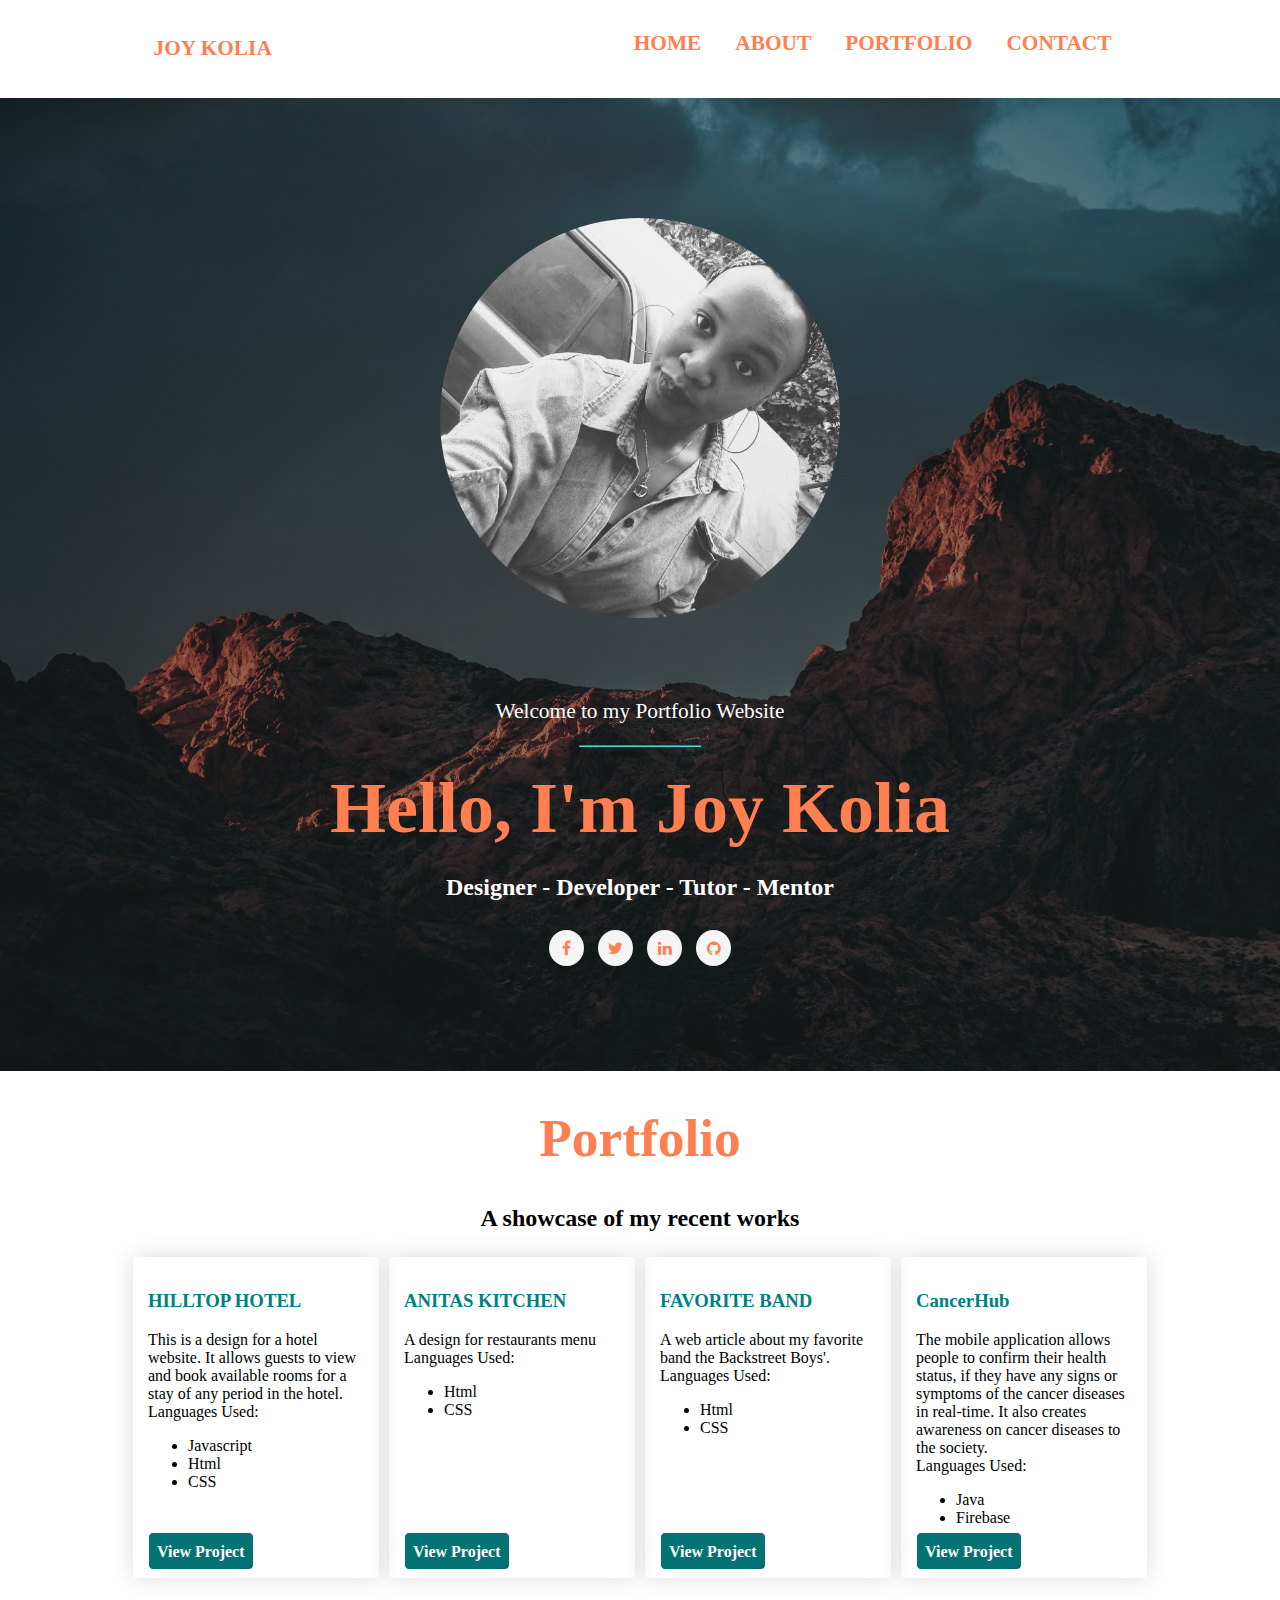
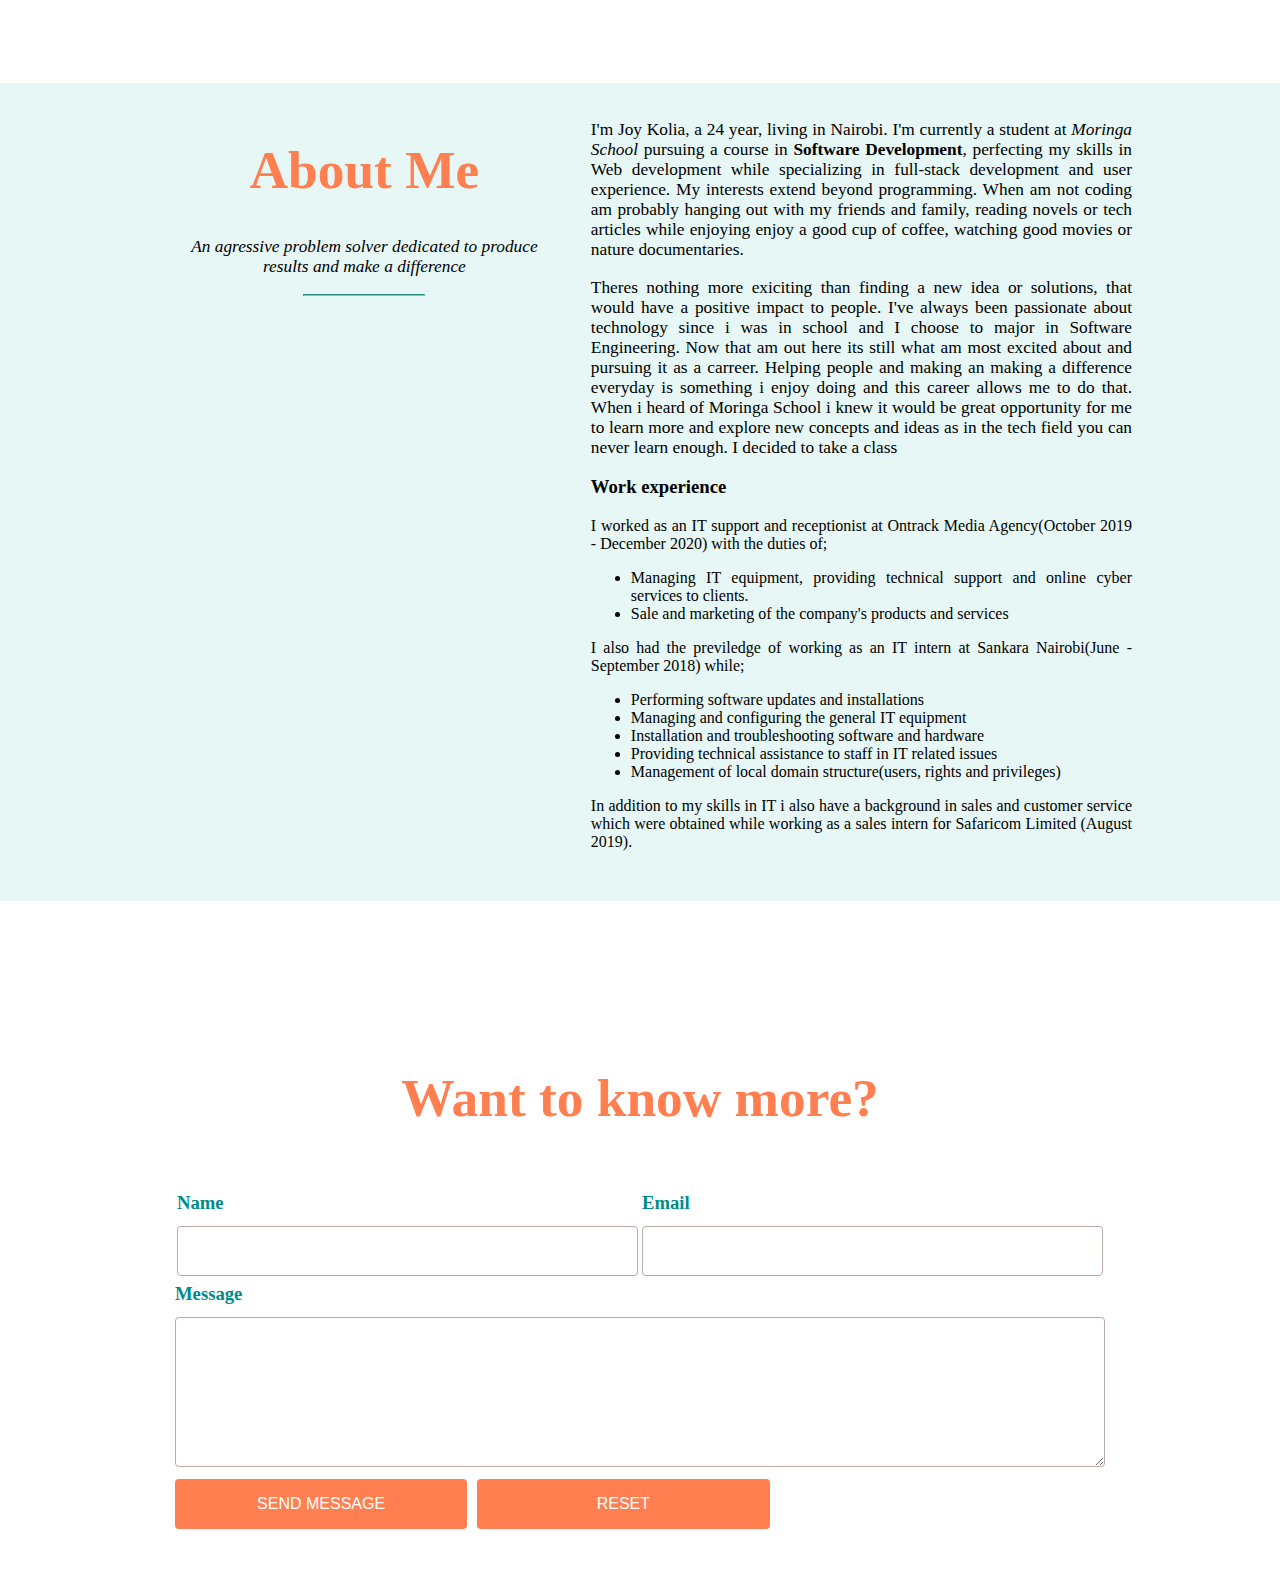
==== index.html @ 5266ff32 "save changes" ====
<!DOCTYPE html>
<html lang="en">

<head>
    <meta charset="UTF-8">
    <meta http-equiv="X-UA-Compatible" content="IE=edge">
    <meta name="viewport" content="width=device-width, initial-scale=1.0">
    <title>Portfolio</title>
    <link rel="stylesheet" href="index.css">
    <!--Icon library-->
    <link rel="stylesheet" href="https://cdnjs.cloudflare.com/ajax/libs/font-awesome/4.7.0/css/font-awesome.min.css">
    <style>
        .fa {
            padding: 10px;
            font-size: 16px;
            width: 15px;
            text-align: center;
            text-decoration: none;
            margin: 5px 5px;
            border-radius: 50%;
            background-color: whitesmoke;
            color: coral;
        }

        .fa:hover {
            color: turquoise;
        }
    </style>
</head>

<body>
    <header>
        <p class="myname">JOY KOLIA</p>
        <nav>
            <ul id="navlist">
                <li><a href="">HOME</a></li>
                <li><a href="">ABOUT</a></li>
                <li><a href="">PORTFOLIO</a></li>
                <li><a href="">CONTACT</a></li>
            </ul>
        </nav>
    </header>
    <section id="home">
        <div id="overlay">
            <div class="profilePhoto">
                <img src="images/6.jpg" alt="">
            </div>
            <div class="intro">
                <p id="welcome_text">Welcome to my Portfolio Website</p>
                <hr>
                <h1>Hello, I'm Joy Kolia</h1>
                <h3 id="description">Designer - Developer - Tutor - Mentor</h3>
                <div id="icons">
                    <a href="https://touch.facebook.com/joy.luseno" class="fa fa-facebook"></a>
                    <a href="https://twitter.com/?lang=en" class="fa fa-twitter"></a>
                    <a href="https://www.linkedin.com/in/joy-kolia-65918118b/" class="fa fa-linkedin"></a>
                    <a href="https://joyluseno0@gmail.com" class="fa fa-github"></a>
                </div>
            </div>
        </div>
    </section>
    <section id="portfolio">
        <h1>Portfolio</h1>
        <h2>A showcase of my recent works</h2>
        <div class="projects">
            <div class="project">
                <h3>HILLTOP HOTEL</h3>
                <p>This is a design for a hotel website. It allows guests to view and book available rooms for a
                    stay of
                    any period in the hotel.<br>Languages Used:
                </p>
                <ul>
                    <li>Javascript</li>
                    <li>Html</li>
                    <li>CSS</li>
                </ul>
                <a id="viewLink" href="https://github.com/jLuseno161/Hill_top">View Project</a>
            </div>
            <div class="project">
                <h3>ANITAS KITCHEN</h3>
                <p>A design for restaurants menu<br>Languages Used:
                </p>
                <ul>
                    <li>Html</li>
                    <li>CSS</li>
                </ul>
                <a id="viewLink" href="https://github.com/jLuseno161/Anitas-Kitchen">View Project</a>
            </div>
            <div class="project">
                <h3>FAVORITE BAND</h3>
                <p>A web article about my favorite band the Backstreet Boys'.<br>Languages Used:
                </p>
                <ul>
                    <li>Html</li>
                    <li>CSS</li>
                </ul>
                <a id="viewLink" href="https://github.com/jLuseno161/Favorite-band">View Project</a>
            </div>
            <div class="project">
                <h3>CancerHub</h3>
                <p>The mobile application allows people to confirm their health status, if they have any signs or
                    symptoms of the cancer diseases in real-time. It also creates awareness on cancer diseases to the
                    society. <br>Languages Used:
                </p>
                <ul>
                    <li>Java</li>
                    <li>Firebase</li>
                </ul>
                <a id="viewLink" href="https://github.com/jLuseno161/CancerHub">View Project</a>
            </div>
        </div>
    </section>
    <section id="about">
        <div id="abt_indiv">
            <div class="aboutHead">
                <h1>About Me</h1>
                <p> An agressive problem solver dedicated to produce<br> results and make a difference</p>
                <hr>
            </div>
            <div class="aboutContent">
                <p>
                    I'm Joy Kolia, a 24 year, living in Nairobi. I'm currently a student at <em>Moringa School</em>
                    pursuing
                    a course in <strong>Software Development</strong>, perfecting my skills in Web development while
                    specializing in full-stack development and user experience. My interests extend beyond programming.
                    When
                    am not coding am probably hanging out with my friends and family, reading novels or tech articles
                    while
                    enjoying enjoy a good cup of coffee, watching good movies or nature documentaries.
                </p>
                <p>
                    Theres nothing more exiciting than finding a new idea or solutions, that would have a
                    positive impact to people. I've always been passionate about technology since i was in school and I
                    choose to major in Software Engineering. Now that am out here its still what am most excited about
                    and
                    pursuing it as a carreer. Helping people and making an making a difference everyday is something i
                    enjoy
                    doing and this career allows me to do that.
                    When i heard of Moringa School i knew it would be great opportunity for me to learn more and explore
                    new
                    concepts and ideas as in the tech field you can never learn enough. I decided to take a class
                </p>
                <h3>Work experience</h3>
                I worked as an IT support and receptionist at Ontrack Media Agency(October 2019 - December 2020) with
                the duties of;
                <ul>
                    <li>Managing IT equipment, providing technical support and online cyber services to clients.</li>
                    <li>Sale and marketing of the company's products and services</li>
                </ul>
                I also had the previledge of working as an IT intern at Sankara Nairobi(June - September 2018) while;
                <ul>
                    <li>Performing software updates and installations</li>
                    <li>Managing and configuring the general IT equipment</li>
                    <li>Installation and troubleshooting software and hardware</li>
                    <li>Providing technical assistance to staff in IT related issues</li>
                    <li>Management of local domain structure(users, rights and privileges)</li>
                </ul>
                In addition to my skills in IT i also have a background in sales and customer service which were
                obtained while working as a sales intern for Safaricom Limited (August 2019).
                <!-- Education
                - Moringa School - (February 2021 -To date) - Software Development <br>
                - Kisii University - (September 2015 - December 2019 ) - Bsc in Software Engineering<br> -->

                <!-- Trainings and Seminars
                -Google Developer Groups (GDG) Event in Kisumu - Topic "Android(26th January 2019)
                development using Flutter and Kotlin, test driven development with Python and Flask, Android Things and
                Google Assistant " .
                -Africa’s Talking API technology talk at Kisii University - Topic "Developing USSD and SMS compatible
                apps."(3rd November 2018)
                -GDG's tech talk at Kisii Universty - "Team Collaboration Tools using attlasian." (23rd February 2018)
                -Andela Learning Community (ALC) training - Topic "Android/Web development and product design" -->
            </div>
        </div>
    </section>
    <section id="contact">
        <div class="form">
            <h1>Want to know more?</h1>
            <form action="">
                <div id="inputFields" class="alignIn">
                    <div id="f1">
                        <label for="name">Name</label>
                        <input type="text" id="name">
                    </div>
                    <div id="f1">
                        <label for="email">Email</label>
                        <input type="email" id="email">
                    </div>
                </div>
                <div id="inputFields">
                    <label for="">Message</label>
                    <textarea id="message"></textarea>
                </div>
                <div id="buttons" class="alignIn">
                    <input type="button" value="SEND MESSAGE" id="btn">
                    <input type="button" value="RESET" id="btn">
                </div>
            </form>

        </div>
    </section>
</body>

</html>
---- index.css ----
body {
    margin: 0 auto;
    max-width: 100%;
    overflow-x: hidden;
    text-align: center;
}

header {
    display: flex;
    justify-content: space-around;
    background-color: white;
    padding-top: 20px;
    padding-bottom: 20px;
}

nav li {
    list-style: none;
    display: inline;
    padding: 15px;
}

nav ul a,
.myname {
    text-decoration: none;
    font-weight: 600;
    font-size: 13pt;
    color: coral;
}

#navlist {
    float: right;
}

#navlist a:hover {
    color: skyblue;
}

hr {
    width: 120px;
    border-color: rgb(64, 224, 211);
}

#welcome_text {
    font-size: 16pt;
}

#home {
    text-align: center;
    background-image: url('images/bg1.jpg');
    background-repeat: no-repeat;
    background-size: cover;
}

#overlay {
    padding-top: 120px;
    padding-bottom: 80px;
    position: relative;
    top: 0;
    bottom: 0;
    background-color: rgba(36, 32, 32, 0.5);
}


.profilePhoto {
    width: 400px;
    height: 400px;
    margin: 0 auto;
}

.profilePhoto img {
    border-radius: 50%;
    width: 100%;
    height: 100%;
}

.intro {
    color: white;
    width: 60%;
    padding: 20px;
    margin: auto;
    margin-top: 40px;
}

.intro h1 {
    font-size: 54pt;
    margin-top: 20px;
    margin-bottom: 20px;
    color: coral;
}

#description {
    font-size: x-large;
}

#portfolio {
    padding-bottom: 100px;
    background-color: white;
}

.projects {
    margin: auto;
    display: flex;
    width: 80%;
}

.project h3 {
    color: teal;
}

.project {
    box-shadow: 0px 0px 25px gainsboro;
    border-radius: 4px;
    text-align: left;
    flex: 1;
    padding: 15px;
    padding-bottom: 35px;
    margin: 5px;
    position: relative;
}

#viewLink,
#viewLink:hover,
#viewLink:visited {
    color: white;
    border: 1px solid;
    padding: 8px;
    text-decoration: none;
    position: absolute;
    padding-top: 10px;
    font-weight: 600;
    bottom: 8px;
    border-radius: 5px;
    background-color: rgb(4, 114, 114);
}

#about {
    background-color: rgb(231, 247, 245);

}

#abt_indiv {
    display: flex;
    margin: 0 auto;
    width: 80%;
    justify-content: space-between;
    box-sizing: border-box;
    padding: 20px;
    padding-bottom: 50px;
}

.aboutHead {
    width: 45%;
    flex: 1;
    padding-right: 10px;
}

.aboutHead p {
    font-style: italic;
}

.aboutContent {
    width: 55%;
    text-align: justify;
}

#abt_indiv p {
    font-size: 13pt;
}

#abt_indiv h1,
#portfolio h1 {
    font-size: 40pt;
    font-weight: 700;
    color: coral;
}

/* 
#contact {
    padding-top: 50px;
    padding-bottom: 50px;
    margin-top: 100px;
}

.contactImg {
    text-align: center;
    position: relative;
    color: white;
    margin-top: 20px;
    width: 100%;
} 

#contact_text {
    
    position: absolute;
    top: 50%;
    left: 50%;
    transform: translate(-50%, -50%);
    font-size: 40pt;
    white-space: nowrap;
}

img {
    width: 100%;
    /*sets image to resize according to page size
    height: auto;
} 
*/

.form {
    width: 970px;
    padding: 30px;
    margin: auto;
    margin-top: 100px;
    font-weight: 700px;
    font-size: 20pt;
    color: darkcyan;
}

.form h1 {
    color: coral;
}

form {
    padding: 20px;
    font-size: 14pt;
}

.alignIn {
    display: flex;
    justify-content: space-between;
}

label {
    display: block;
    text-align: left;
    font-weight: 600;
    font-family: 'Times New Roman', Times, serif;
    padding-top: 5px;
    padding-bottom: 5px;
}

#name,
#email,
#message,
#btn {
    width: 100%;
    height: 50px;
    box-sizing: border-box;
    border: 1px solid rgb(187, 171, 165);
    border-radius: 4px;
    margin-top: 7px;
}

#message {
    height: 150px;
}

#f1 {
    flex: 1;
    padding: 2px;
    text-align: left;
}

#btn {
    margin-right: 10px;
    background-color: coral;
    color: white;
    border: none;
    font-size: 12pt;
}

#buttons {
    width: 60%;
}

@media screen and (min-width:850px) {
    header {
        padding-top: 15px;
        padding-bottom: 15px;
    }

    #navlist a,
    .myname {
        font-size: 16pt;
    }

    #buttons {
        width: 65%;
    }
}

@media screen and (max-width: 1000px) {
    .projects {
        margin: auto;
        display: flex;
        flex-direction: column;
        width: 80%;
    }

    #abt_indiv {
        flex-direction: column;
    }

    .aboutHead {
        width: 100%;
    }

    .aboutContent {
        width: 100%;
        text-align: justify;
    }
}

@media screen and (max-width: 1200px) {
    .profilePhoto {
        width: 300px;
        height: 300px;
        margin: 0 auto;
    }

    .intro h1 {
        font-size: 40pt;
    }

    .form {
        width: 80%;
        margin: auto;
        padding: 30px;
    }

    #buttons {
        width: 70%;
    }
}

@media screen and (max-width: 700px) {

    #navlist a,
    .myname {
        font-size: 12pt;
    }

    nav li {
        padding: 10px;
    }

    .form {
        width: 85%;
        margin: auto;
    }

    #buttons {
        width: 70%;
    }
}
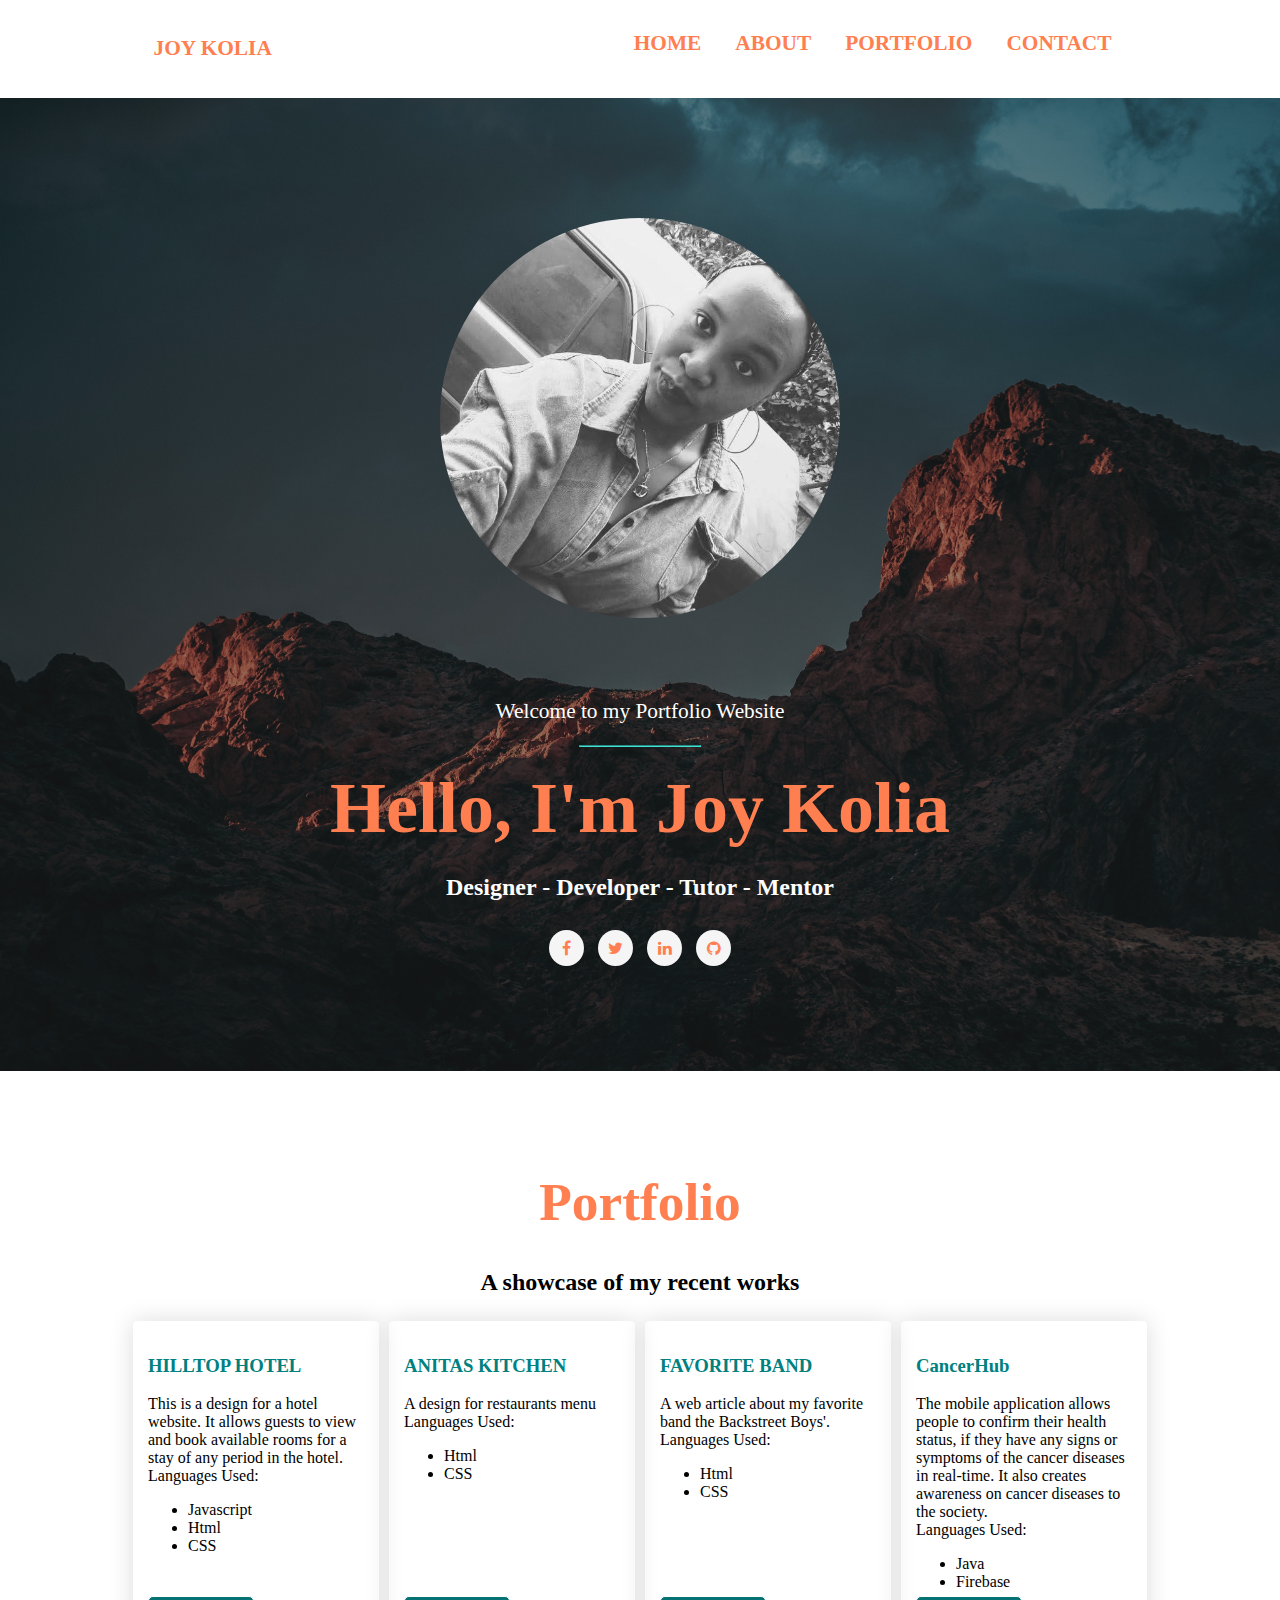
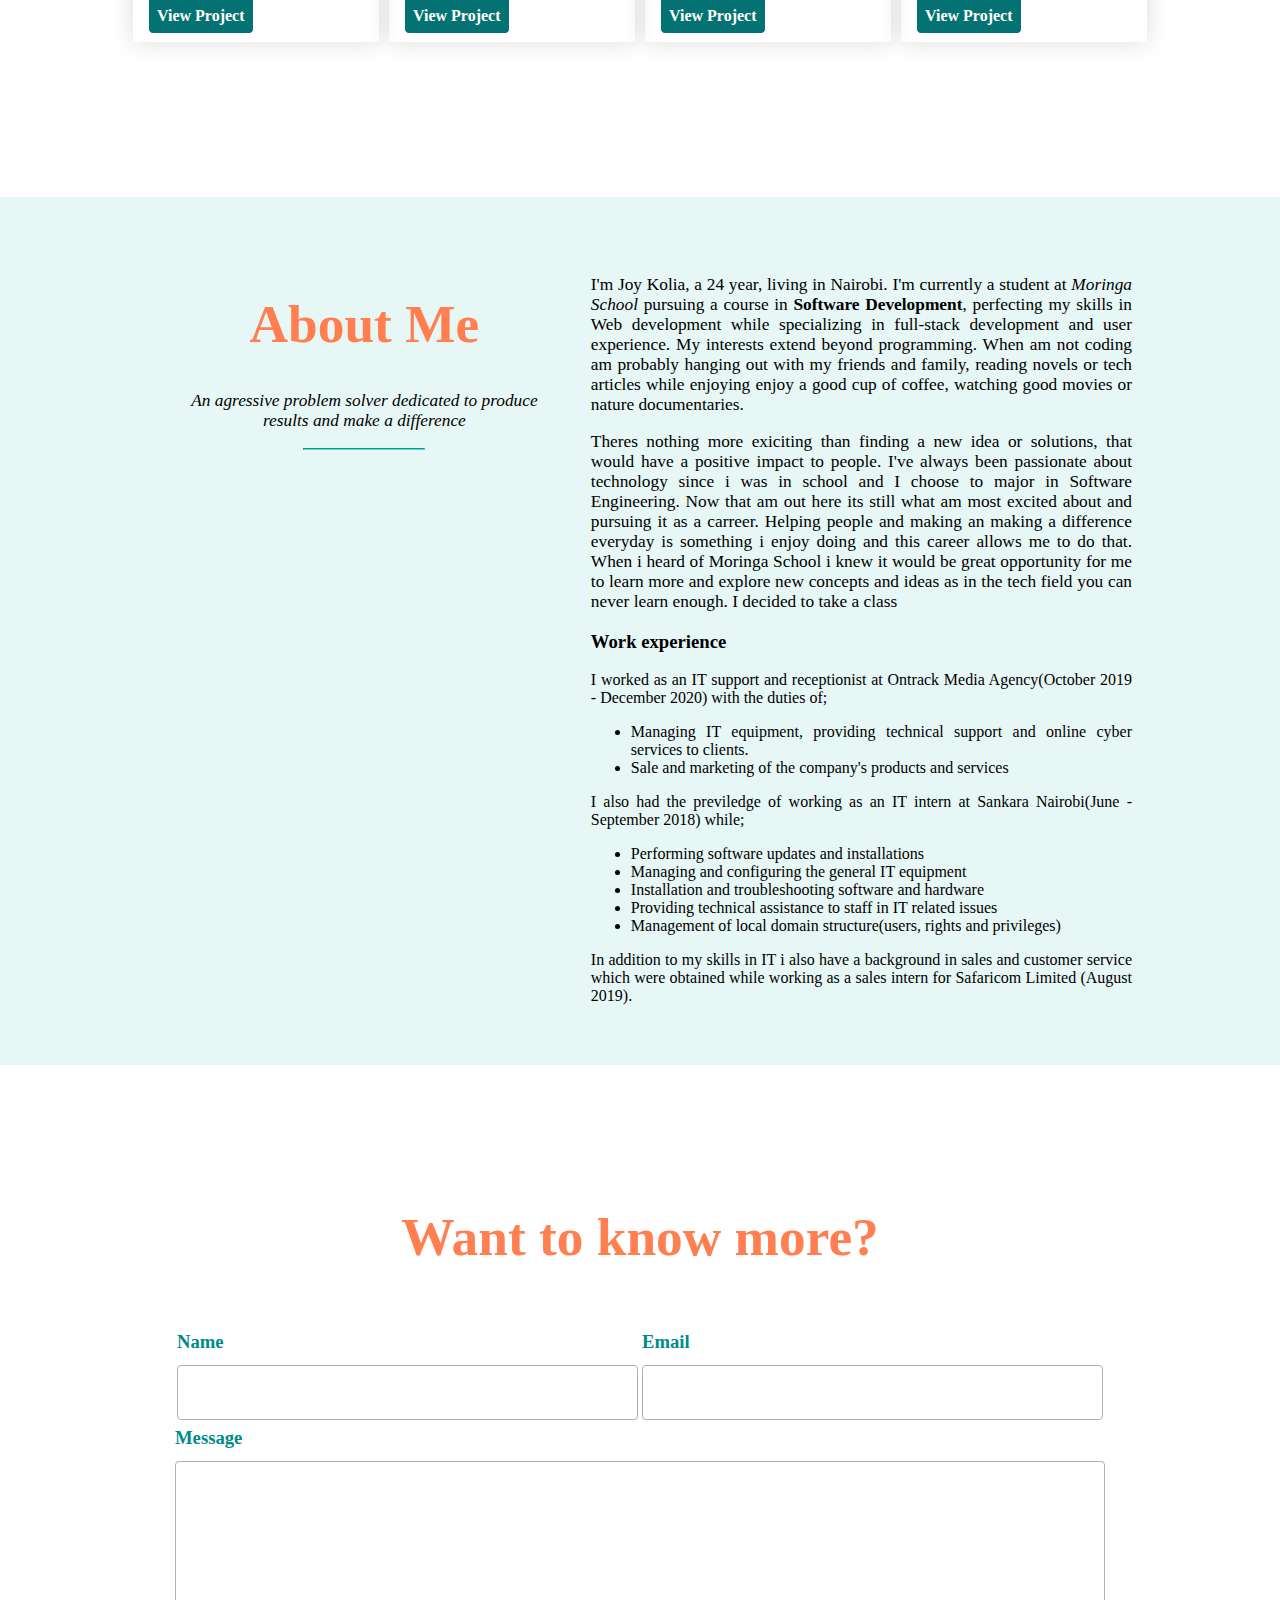
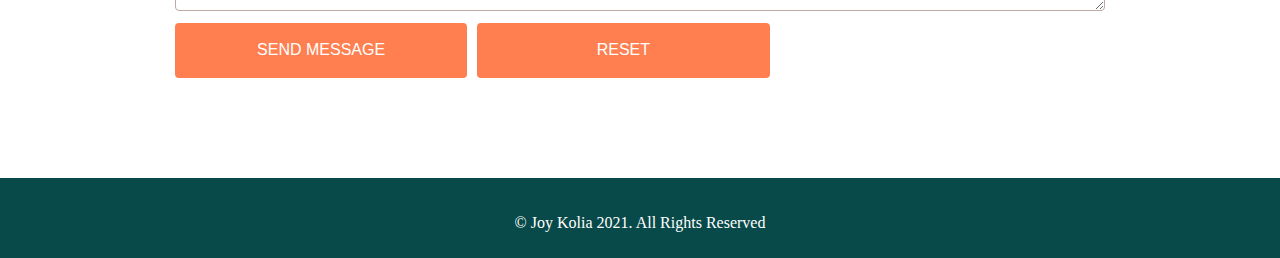
==== commit 4c64153b: "footer added and styled" ====
--- a/index.html
+++ b/index.html
@@ -199,5 +199,7 @@
         </div>
     </section>
 </body>
-
+<footer class="footer">
+    <p class="copyright">© Joy Kolia 2021. All Rights Reserved</p>
+</footer>
 </html>--- a/index.css
+++ b/index.css
@@ -49,6 +49,7 @@
     background-image: url('images/bg1.jpg');
     background-repeat: no-repeat;
     background-size: cover;
+    margin-bottom: 100px;
 }
 
 #overlay {
@@ -93,7 +94,8 @@
 }
 
 #portfolio {
-    padding-bottom: 100px;
+    padding-bottom: 50px;
+    margin-bottom: 100px;
     background-color: white;
 }
 
@@ -135,7 +137,7 @@
 
 #about {
     background-color: rgb(231, 247, 245);
-
+    margin-bottom: 100px;
 }
 
 #abt_indiv {
@@ -145,7 +147,8 @@
     justify-content: space-between;
     box-sizing: border-box;
     padding: 20px;
-    padding-bottom: 50px;
+    padding-top: 60px;
+    padding-bottom: 60px;
 }
 
 .aboutHead {
@@ -209,14 +212,15 @@
 .form {
     width: 970px;
     padding: 30px;
+    padding-top: 5px;
     margin: auto;
-    margin-top: 100px;
+    margin-bottom: 50px;
     font-weight: 700px;
     font-size: 20pt;
     color: darkcyan;
 }
 
-.form h1 {
+.form h1 { 
     color: coral;
 }
 
@@ -244,7 +248,7 @@
 #message,
 #btn {
     width: 100%;
-    height: 50px;
+    height: 55px;
     box-sizing: border-box;
     border: 1px solid rgb(187, 171, 165);
     border-radius: 4px;
@@ -271,6 +275,16 @@
 
 #buttons {
     width: 60%;
+}
+
+footer {
+    background-color: rgb(8, 73, 73);
+    box-sizing: border-box;
+    color: white;
+    padding: 20px;
+    overflow: hidden;
+    height: 80px;
+    width: 100%;
 }
 
 @media screen and (min-width:850px) {
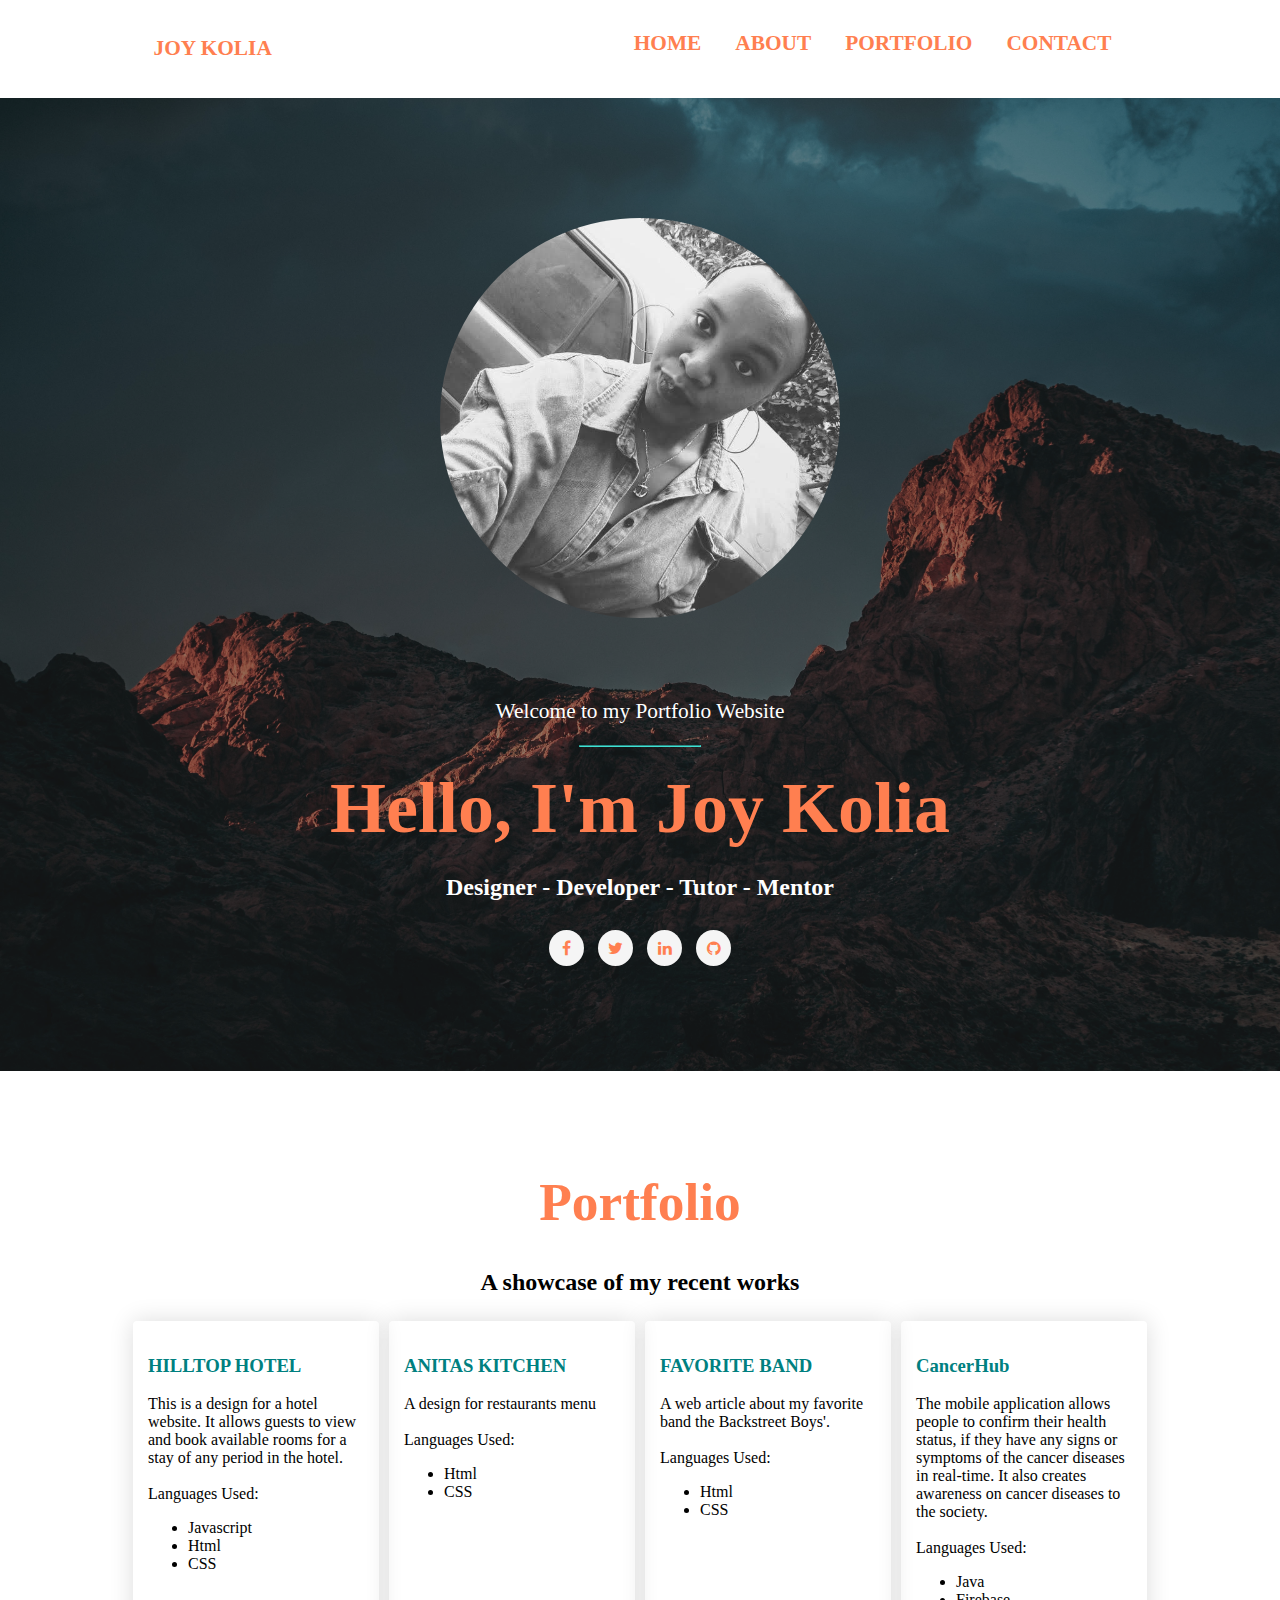
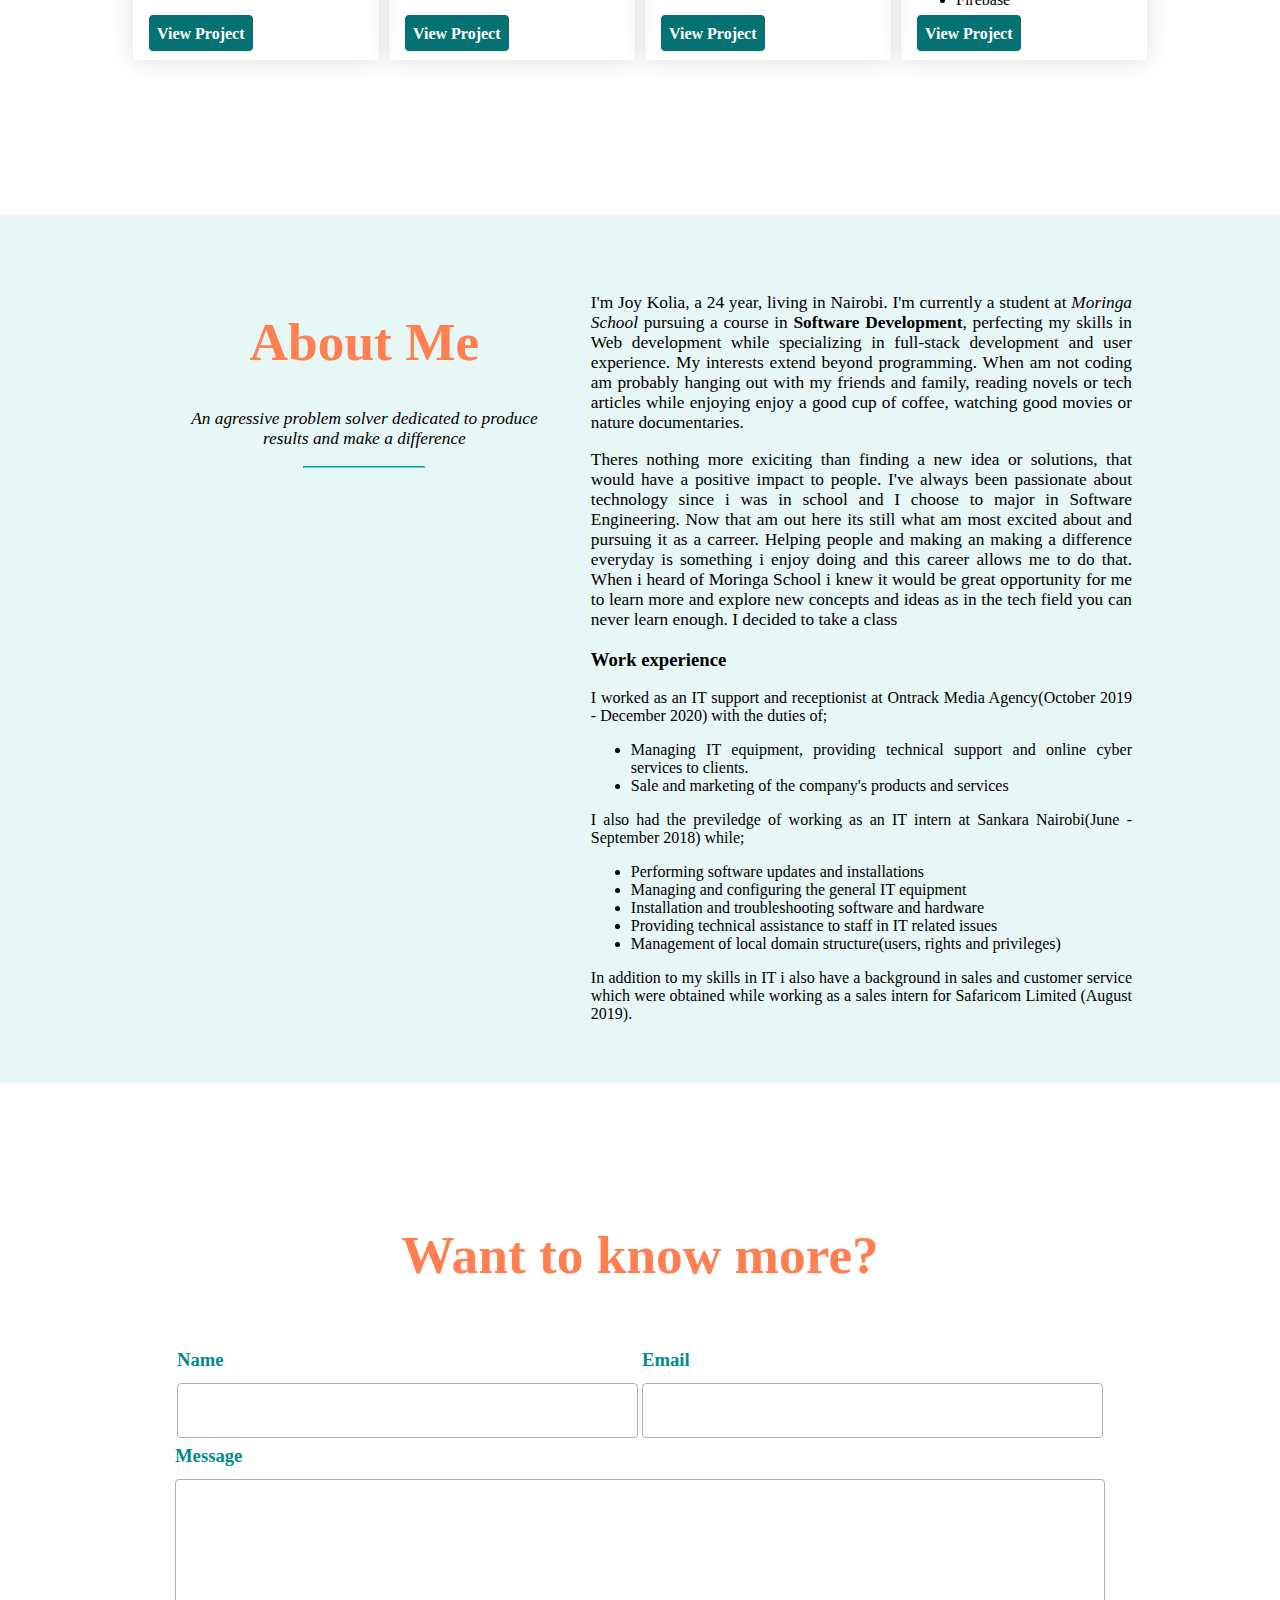
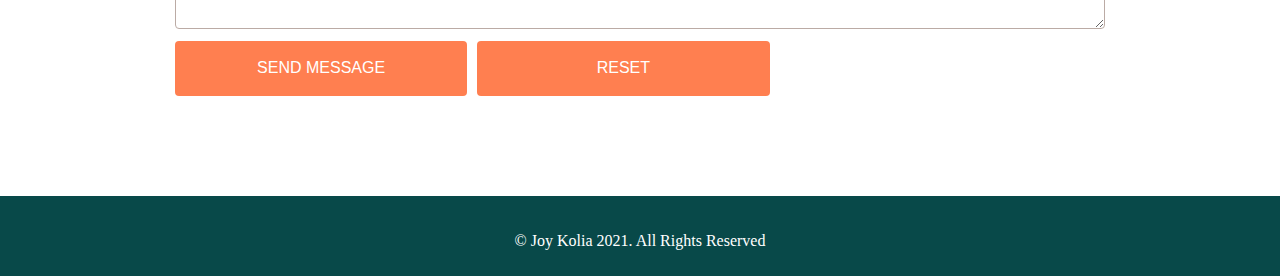
==== commit 9d941e56: "make header fixed" ====
--- a/index.html
+++ b/index.html
@@ -33,10 +33,10 @@
         <p class="myname">JOY KOLIA</p>
         <nav>
             <ul id="navlist">
-                <li><a href="">HOME</a></li>
-                <li><a href="">ABOUT</a></li>
-                <li><a href="">PORTFOLIO</a></li>
-                <li><a href="">CONTACT</a></li>
+                <li><a href="#home">HOME</a></li>
+                <li><a href="#about">ABOUT</a></li>
+                <li><a href="#portfolio">PORTFOLIO</a></li>
+                <li><a href="#contact">CONTACT</a></li>
             </ul>
         </nav>
     </header>
@@ -67,7 +67,7 @@
                 <h3>HILLTOP HOTEL</h3>
                 <p>This is a design for a hotel website. It allows guests to view and book available rooms for a
                     stay of
-                    any period in the hotel.<br>Languages Used:
+                    any period in the hotel.<br><br>Languages Used:
                 </p>
                 <ul>
                     <li>Javascript</li>
@@ -78,7 +78,7 @@
             </div>
             <div class="project">
                 <h3>ANITAS KITCHEN</h3>
-                <p>A design for restaurants menu<br>Languages Used:
+                <p>A design for restaurants menu<br><br>Languages Used:
                 </p>
                 <ul>
                     <li>Html</li>
@@ -88,7 +88,7 @@
             </div>
             <div class="project">
                 <h3>FAVORITE BAND</h3>
-                <p>A web article about my favorite band the Backstreet Boys'.<br>Languages Used:
+                <p>A web article about my favorite band the Backstreet Boys'.<br><br>Languages Used:
                 </p>
                 <ul>
                     <li>Html</li>
@@ -100,7 +100,7 @@
                 <h3>CancerHub</h3>
                 <p>The mobile application allows people to confirm their health status, if they have any signs or
                     symptoms of the cancer diseases in real-time. It also creates awareness on cancer diseases to the
-                    society. <br>Languages Used:
+                    society.<br> <br>Languages Used:
                 </p>
                 <ul>
                     <li>Java</li>
--- a/index.css
+++ b/index.css
@@ -11,6 +11,10 @@
     background-color: white;
     padding-top: 20px;
     padding-bottom: 20px;
+    position: sticky;
+    top: 0;
+    left: 0;
+    z-index: 9999;
 }
 
 nav li {
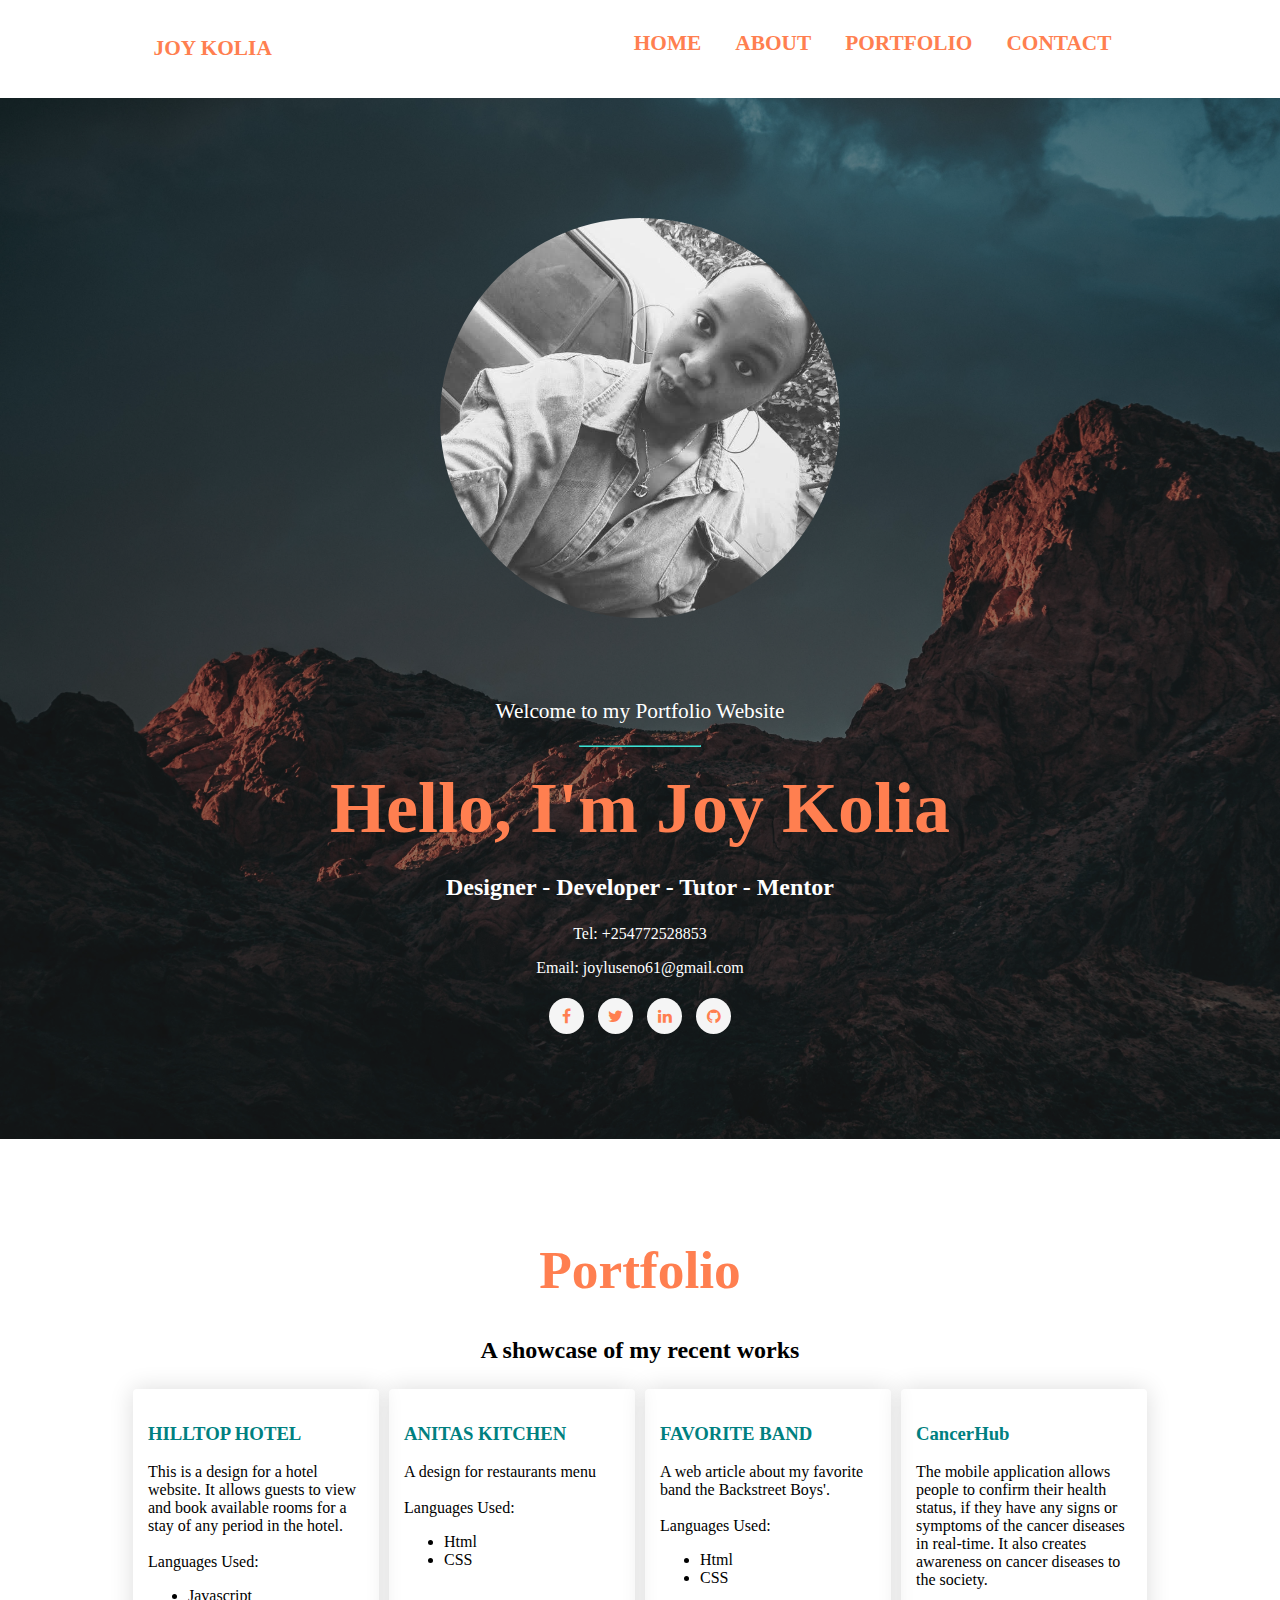
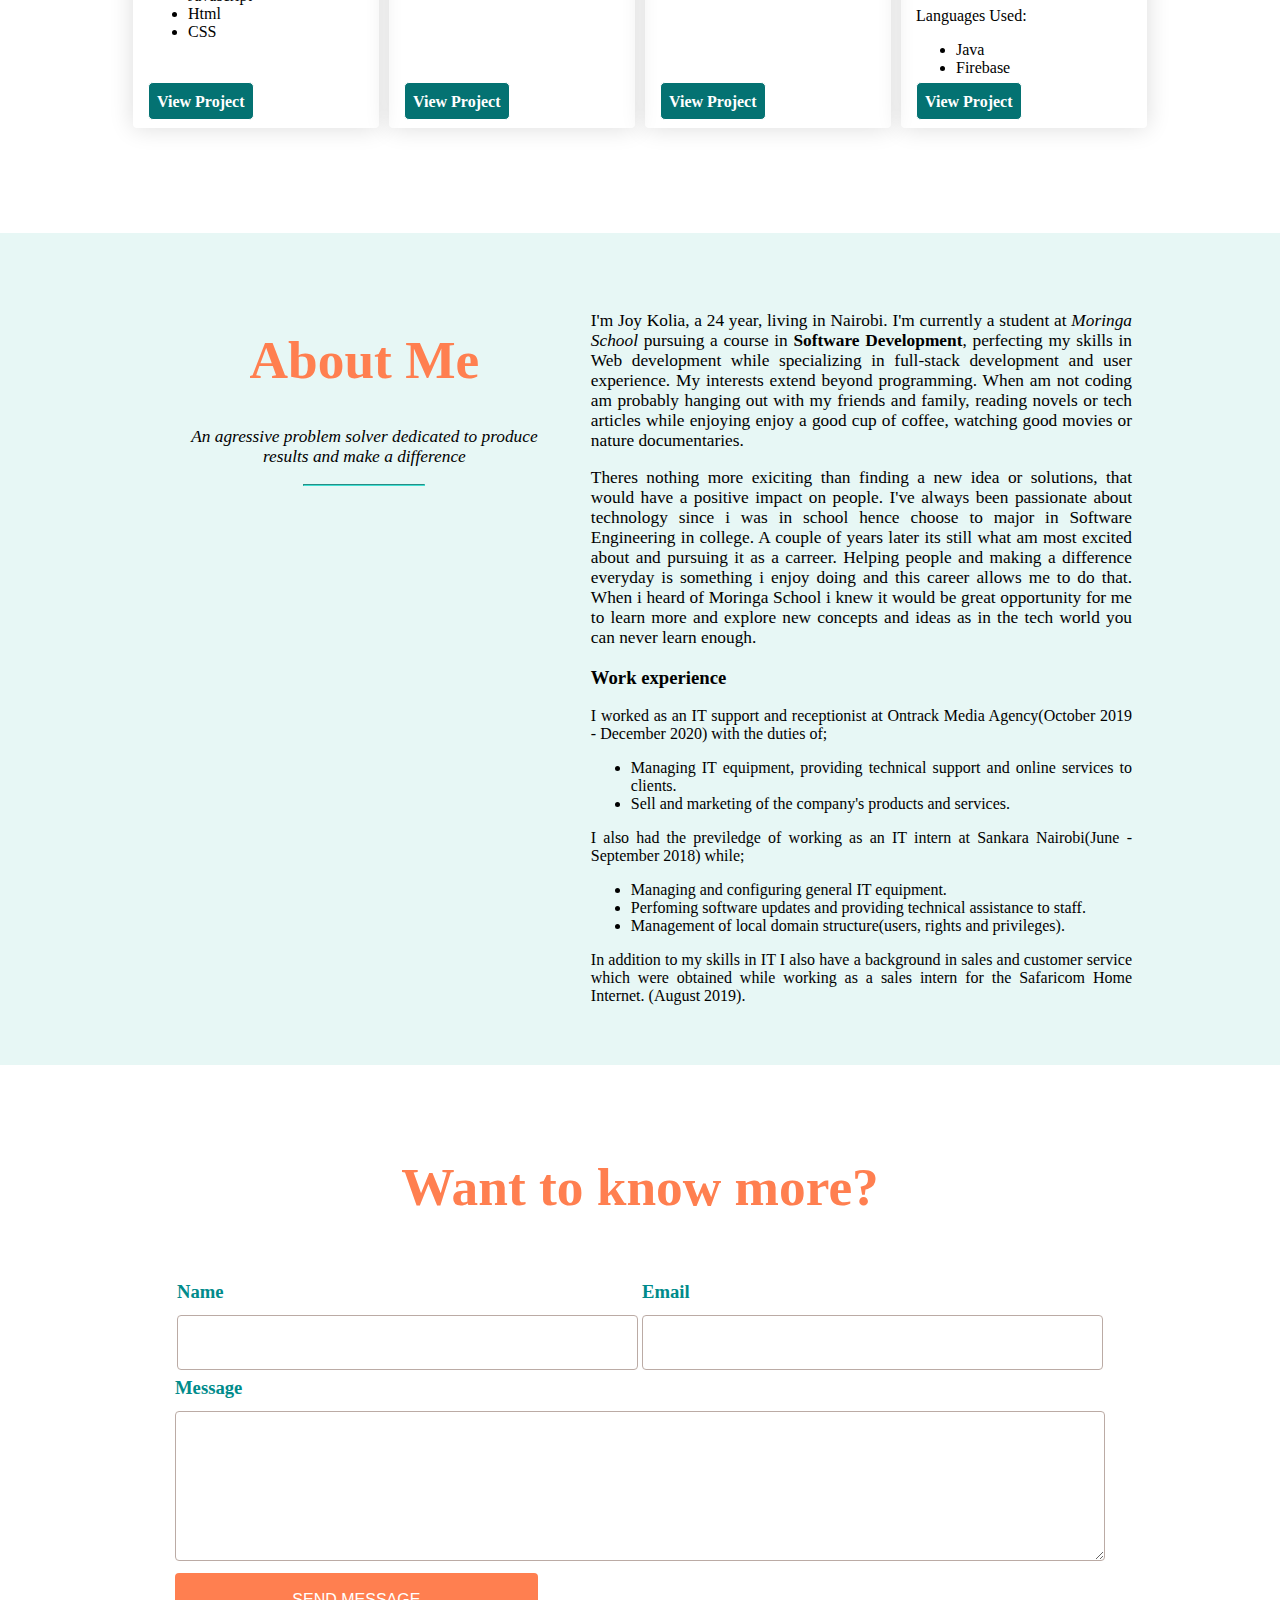
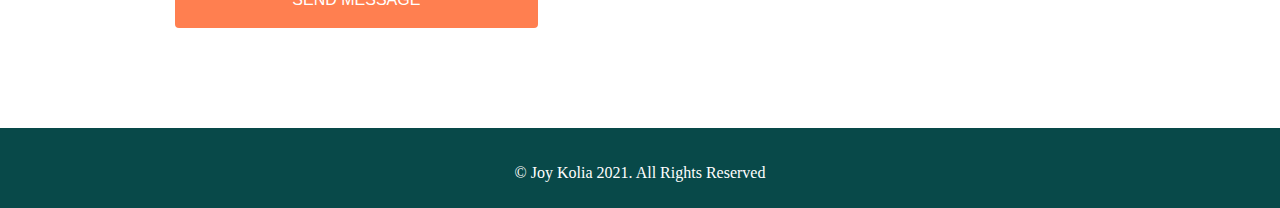
==== commit 77fb24f2: "save new changes" ====
--- a/index.html
+++ b/index.html
@@ -50,6 +50,8 @@
                 <hr>
                 <h1>Hello, I'm Joy Kolia</h1>
                 <h3 id="description">Designer - Developer - Tutor - Mentor</h3>
+                <p>Tel: +254772528853</p>
+                <p>Email: joyluseno61@gmail.com</p>
                 <div id="icons">
                     <a href="https://touch.facebook.com/joy.luseno" class="fa fa-facebook"></a>
                     <a href="https://twitter.com/?lang=en" class="fa fa-twitter"></a>
@@ -129,34 +131,29 @@
                     enjoying enjoy a good cup of coffee, watching good movies or nature documentaries.
                 </p>
                 <p>
-                    Theres nothing more exiciting than finding a new idea or solutions, that would have a
-                    positive impact to people. I've always been passionate about technology since i was in school and I
-                    choose to major in Software Engineering. Now that am out here its still what am most excited about
-                    and
-                    pursuing it as a carreer. Helping people and making an making a difference everyday is something i
-                    enjoy
-                    doing and this career allows me to do that.
-                    When i heard of Moringa School i knew it would be great opportunity for me to learn more and explore
-                    new
-                    concepts and ideas as in the tech field you can never learn enough. I decided to take a class
+                    Theres nothing more exiciting than finding a new idea or solutions, that would have a positive
+                    impact on people. I've always been passionate about technology since i was in school hence choose to
+                    major in Software Engineering in college. A couple of years later its still what am most excited
+                    about and pursuing it as a carreer. Helping people and making a difference everyday is something i
+                    enjoy doing and this career allows me to do that. When i heard of Moringa School i knew it would be
+                    great opportunity for me to learn more and explore new concepts and ideas as in the tech world you
+                    can never learn enough.
                 </p>
                 <h3>Work experience</h3>
                 I worked as an IT support and receptionist at Ontrack Media Agency(October 2019 - December 2020) with
                 the duties of;
                 <ul>
-                    <li>Managing IT equipment, providing technical support and online cyber services to clients.</li>
-                    <li>Sale and marketing of the company's products and services</li>
+                    <li>Managing IT equipment, providing technical support and online services to clients.</li>
+                    <li>Sell and marketing of the company's products and services.</li>
                 </ul>
                 I also had the previledge of working as an IT intern at Sankara Nairobi(June - September 2018) while;
                 <ul>
-                    <li>Performing software updates and installations</li>
-                    <li>Managing and configuring the general IT equipment</li>
-                    <li>Installation and troubleshooting software and hardware</li>
-                    <li>Providing technical assistance to staff in IT related issues</li>
-                    <li>Management of local domain structure(users, rights and privileges)</li>
-                </ul>
-                In addition to my skills in IT i also have a background in sales and customer service which were
-                obtained while working as a sales intern for Safaricom Limited (August 2019).
+                    <li>Managing and configuring general IT equipment. </li>
+                    <li>Perfoming software updates and providing technical assistance to staff.</li>
+                    <li>Management of local domain structure(users, rights and privileges).</li>
+                </ul>
+                In addition to my skills in IT I also have a background in sales and customer service which were
+                obtained while working as a sales intern for the Safaricom Home Internet. (August 2019).
                 <!-- Education
                 - Moringa School - (February 2021 -To date) - Software Development <br>
                 - Kisii University - (September 2015 - December 2019 ) - Bsc in Software Engineering<br> -->
@@ -190,9 +187,8 @@
                     <label for="">Message</label>
                     <textarea id="message"></textarea>
                 </div>
-                <div id="buttons" class="alignIn">
+                <div id="buttons">
                     <input type="button" value="SEND MESSAGE" id="btn">
-                    <input type="button" value="RESET" id="btn">
                 </div>
             </form>
 
@@ -202,4 +198,5 @@
 <footer class="footer">
     <p class="copyright">© Joy Kolia 2021. All Rights Reserved</p>
 </footer>
+
 </html>--- a/index.css
+++ b/index.css
@@ -99,7 +99,7 @@
 
 #portfolio {
     padding-bottom: 50px;
-    margin-bottom: 100px;
+    margin-bottom: 50px;
     background-color: white;
 }
 
@@ -141,7 +141,7 @@
 
 #about {
     background-color: rgb(231, 247, 245);
-    margin-bottom: 100px;
+    margin-bottom: 50px;
 }
 
 #abt_indiv {
@@ -180,39 +180,6 @@
     font-weight: 700;
     color: coral;
 }
-
-/* 
-#contact {
-    padding-top: 50px;
-    padding-bottom: 50px;
-    margin-top: 100px;
-}
-
-.contactImg {
-    text-align: center;
-    position: relative;
-    color: white;
-    margin-top: 20px;
-    width: 100%;
-} 
-
-#contact_text {
-    
-    position: absolute;
-    top: 50%;
-    left: 50%;
-    transform: translate(-50%, -50%);
-    font-size: 40pt;
-    white-space: nowrap;
-}
-
-img {
-    width: 100%;
-    /*sets image to resize according to page size
-    height: auto;
-} 
-*/
-
 .form {
     width: 970px;
     padding: 30px;
@@ -224,7 +191,7 @@
     color: darkcyan;
 }
 
-.form h1 { 
+.form h1 {
     color: coral;
 }
 
@@ -270,6 +237,7 @@
 }
 
 #btn {
+    width: 60%;
     margin-right: 10px;
     background-color: coral;
     color: white;
@@ -278,7 +246,8 @@
 }
 
 #buttons {
-    width: 60%;
+    width: 50%;
+    text-align: left;
 }
 
 footer {
@@ -316,9 +285,11 @@
     }
 
     #abt_indiv {
+        width: 90%;
         flex-direction: column;
-    }
-
+        padding: 2px;
+        padding-bottom: 60px;
+    }
     .aboutHead {
         width: 100%;
     }
@@ -349,6 +320,10 @@
     #buttons {
         width: 70%;
     }
+    .form h1 {
+        color: coral;
+        margin-top: 2px;
+    }
 }
 
 @media screen and (max-width: 700px) {
@@ -359,7 +334,7 @@
     }
 
     nav li {
-        padding: 10px;
+        padding: 5px;
     }
 
     .form {
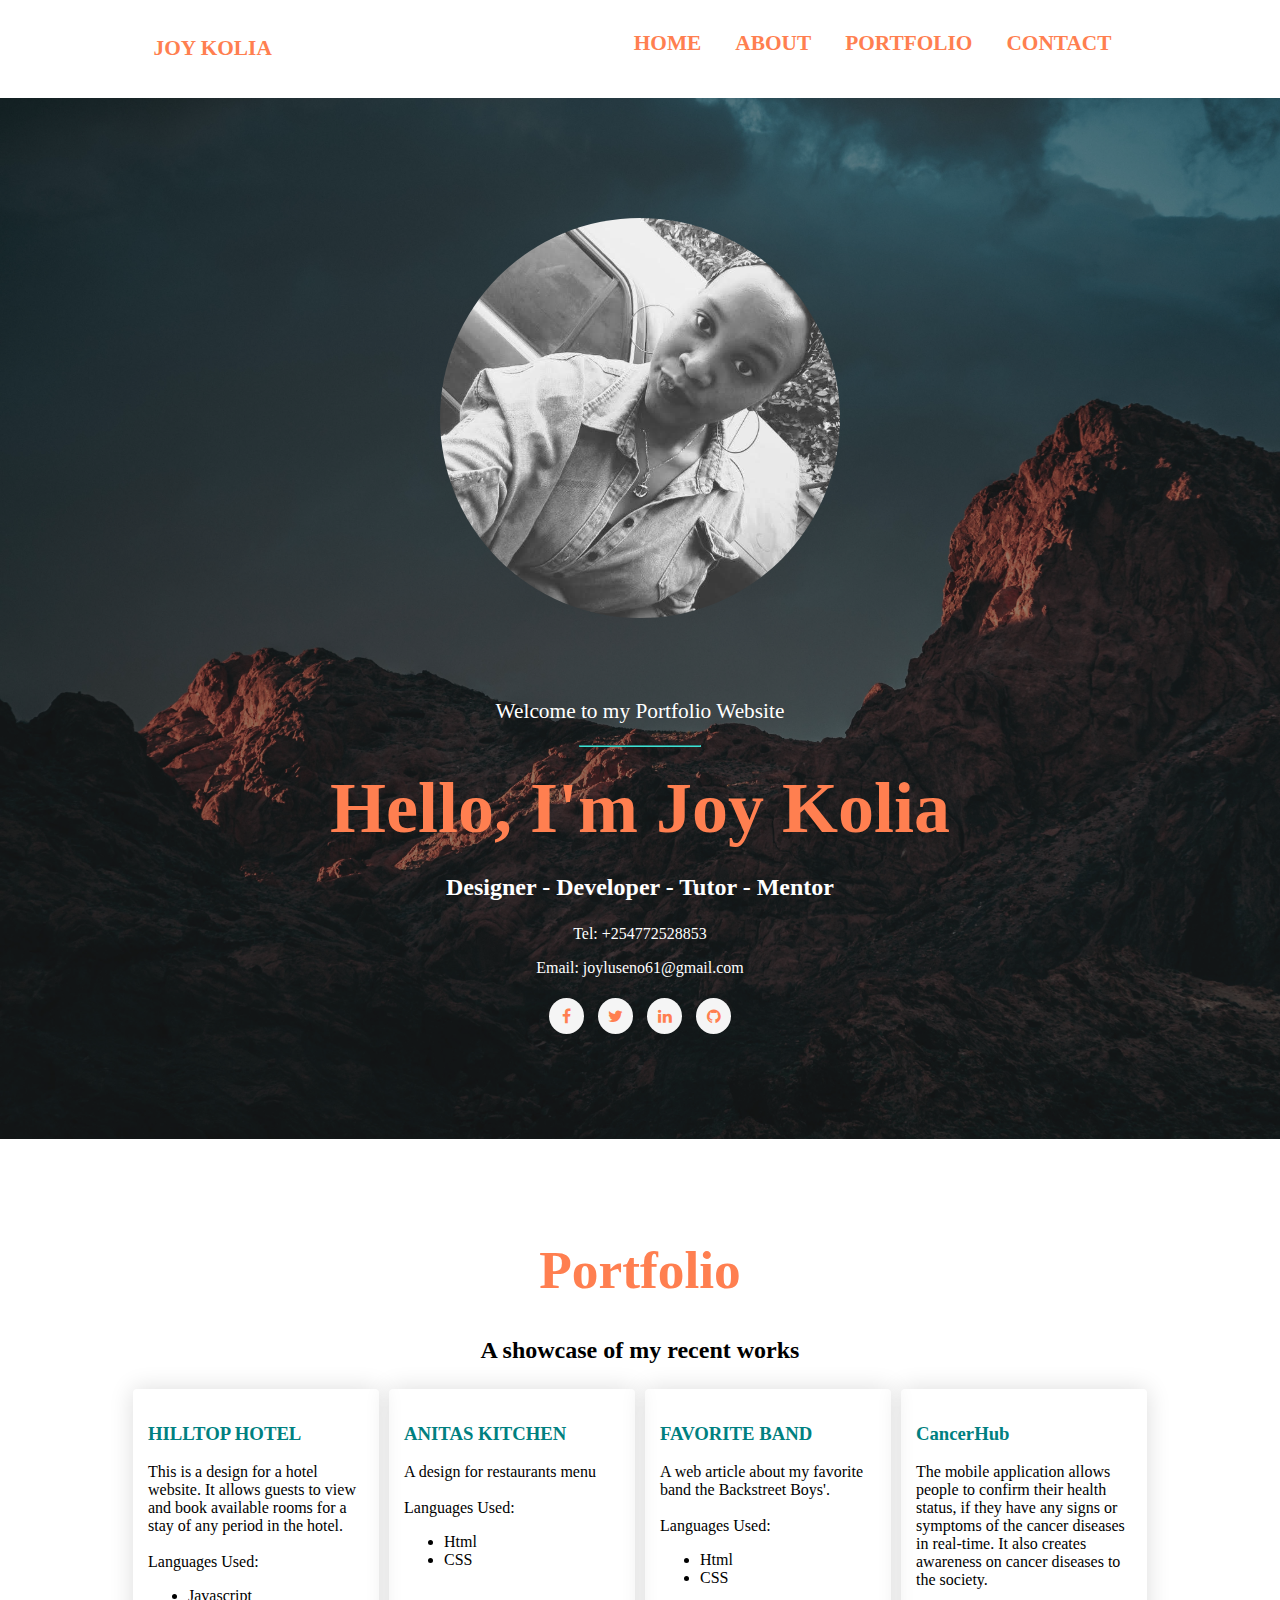
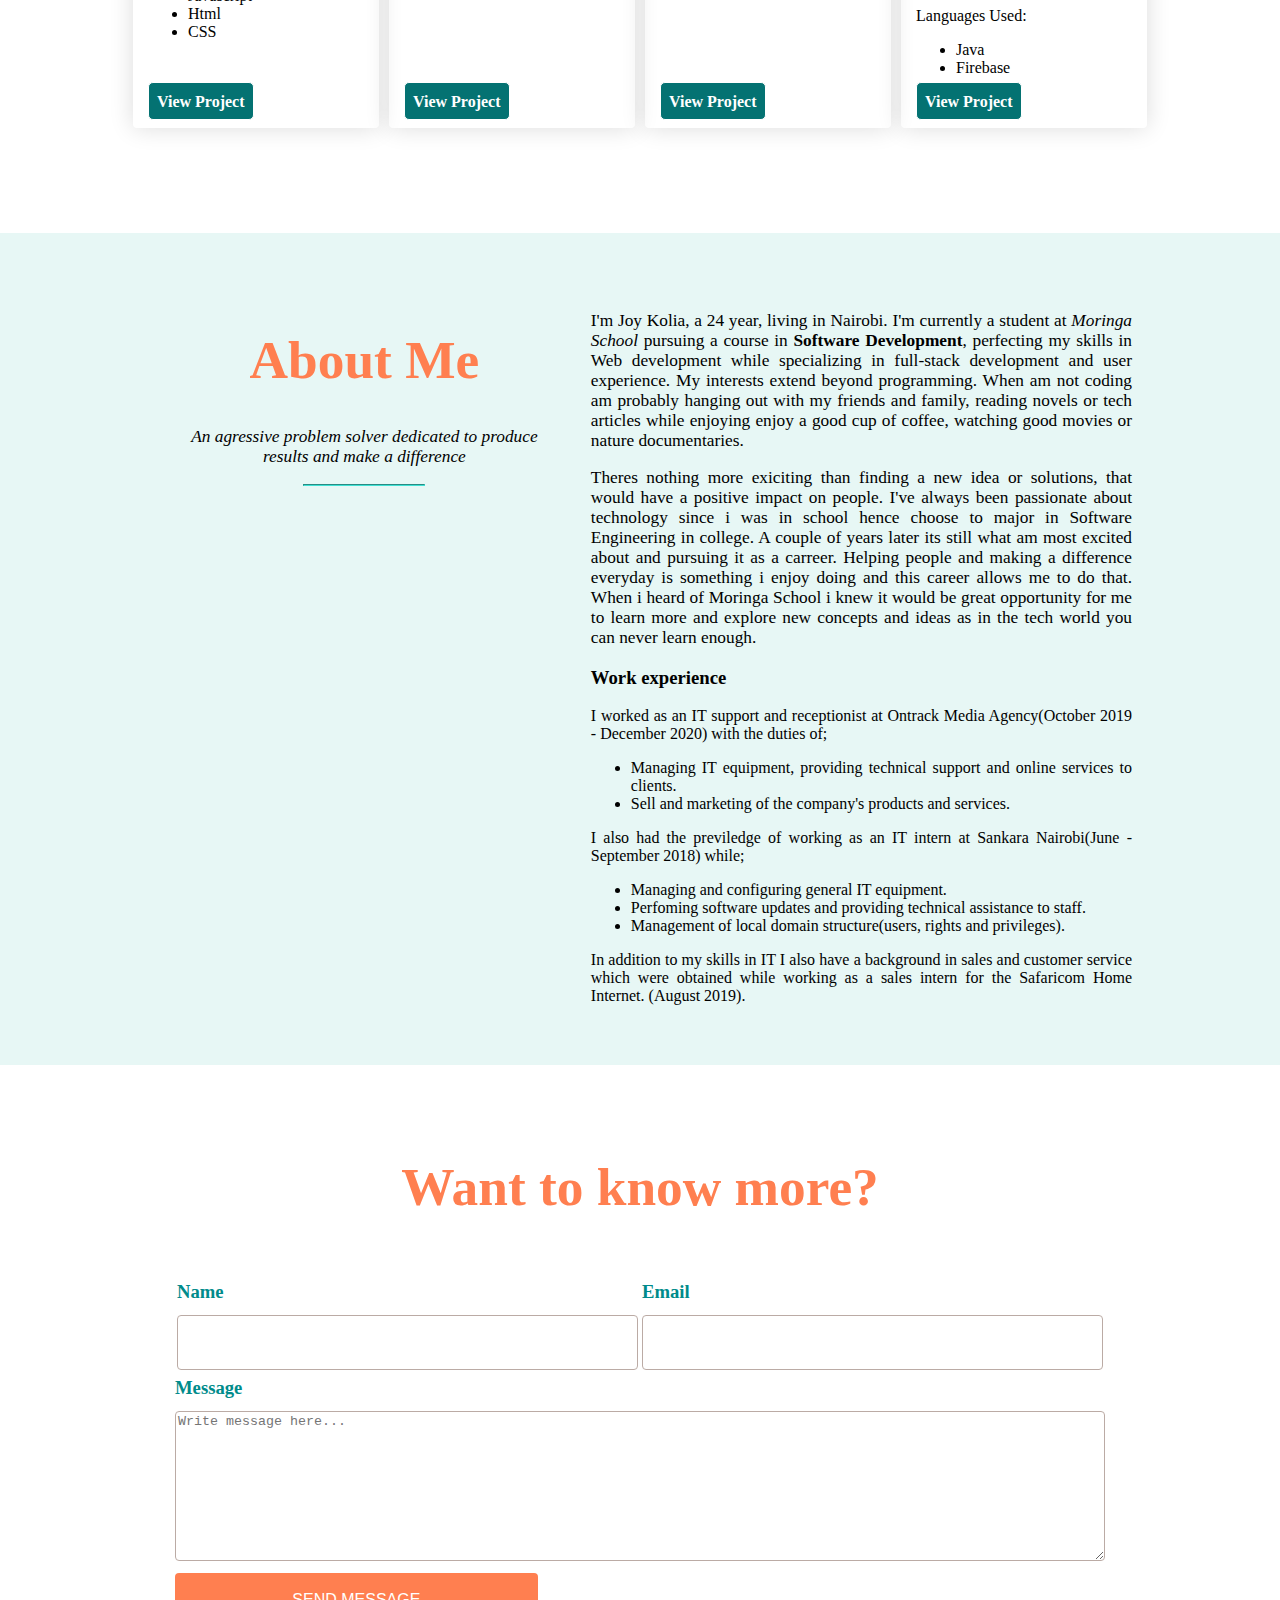
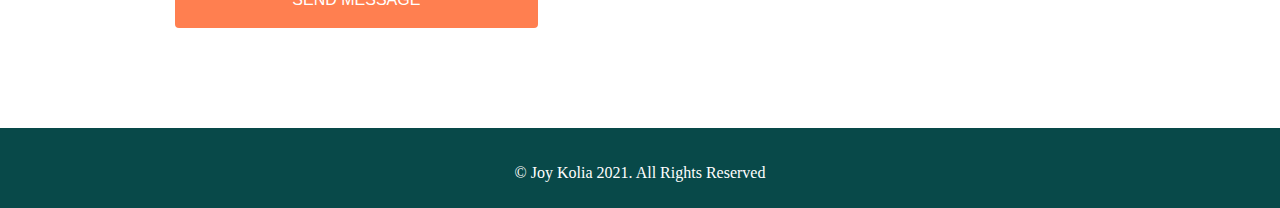
==== commit d474410d: "js form validation" ====
--- a/index.html
+++ b/index.html
@@ -7,6 +7,7 @@
     <meta name="viewport" content="width=device-width, initial-scale=1.0">
     <title>Portfolio</title>
     <link rel="stylesheet" href="index.css">
+    <script type="text/javascript" src="index.js"></script>
     <!--Icon library-->
     <link rel="stylesheet" href="https://cdnjs.cloudflare.com/ajax/libs/font-awesome/4.7.0/css/font-awesome.min.css">
     <style>
@@ -172,20 +173,20 @@
     <section id="contact">
         <div class="form">
             <h1>Want to know more?</h1>
-            <form action="">
+            <form action="" name="sendMessage" >
                 <div id="inputFields" class="alignIn">
                     <div id="f1">
                         <label for="name">Name</label>
-                        <input type="text" id="name">
+                        <input type="text" id="name" name="name">
                     </div>
                     <div id="f1">
                         <label for="email">Email</label>
-                        <input type="email" id="email">
+                        <input type="email" id="email" name="email" required>
                     </div>
                 </div>
                 <div id="inputFields">
                     <label for="">Message</label>
-                    <textarea id="message"></textarea>
+                    <textarea id="message" placeholder="Write message here..." name="message"></textarea>
                 </div>
                 <div id="buttons">
                     <input type="button" value="SEND MESSAGE" id="btn">
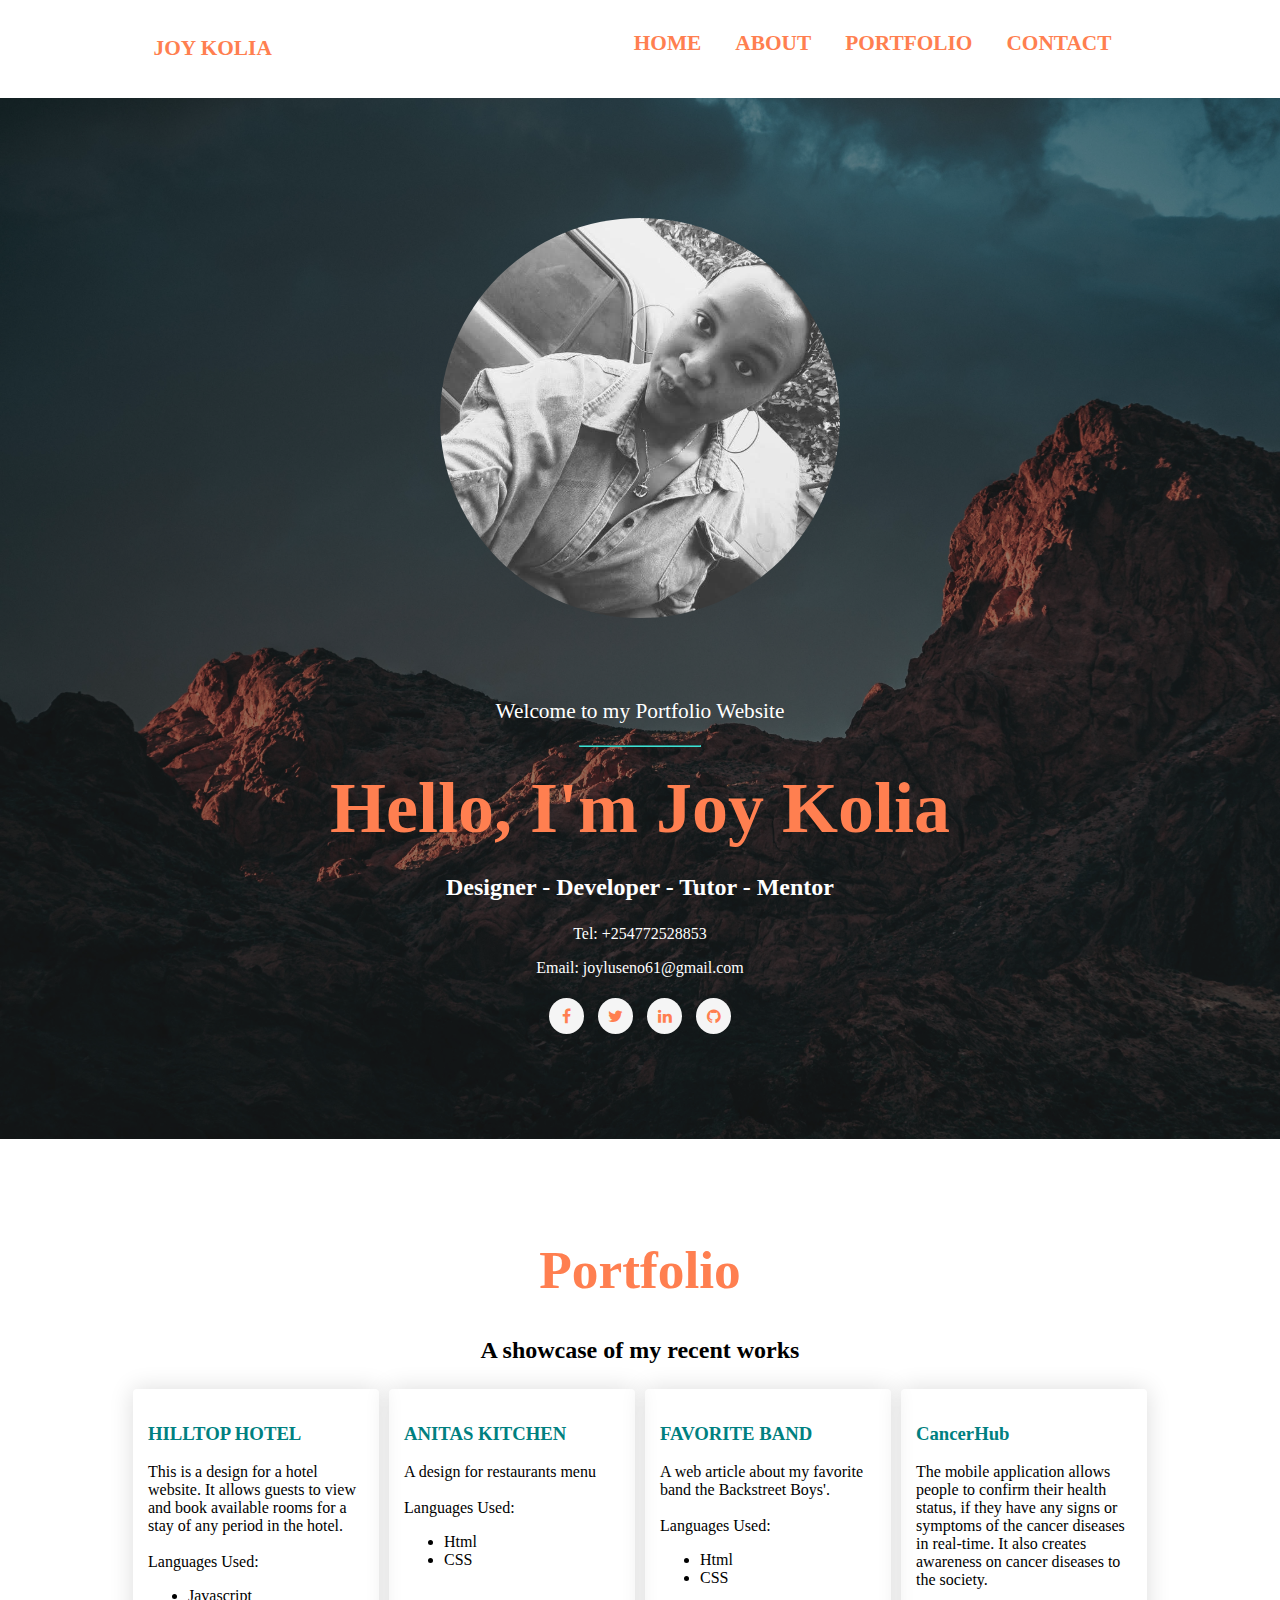
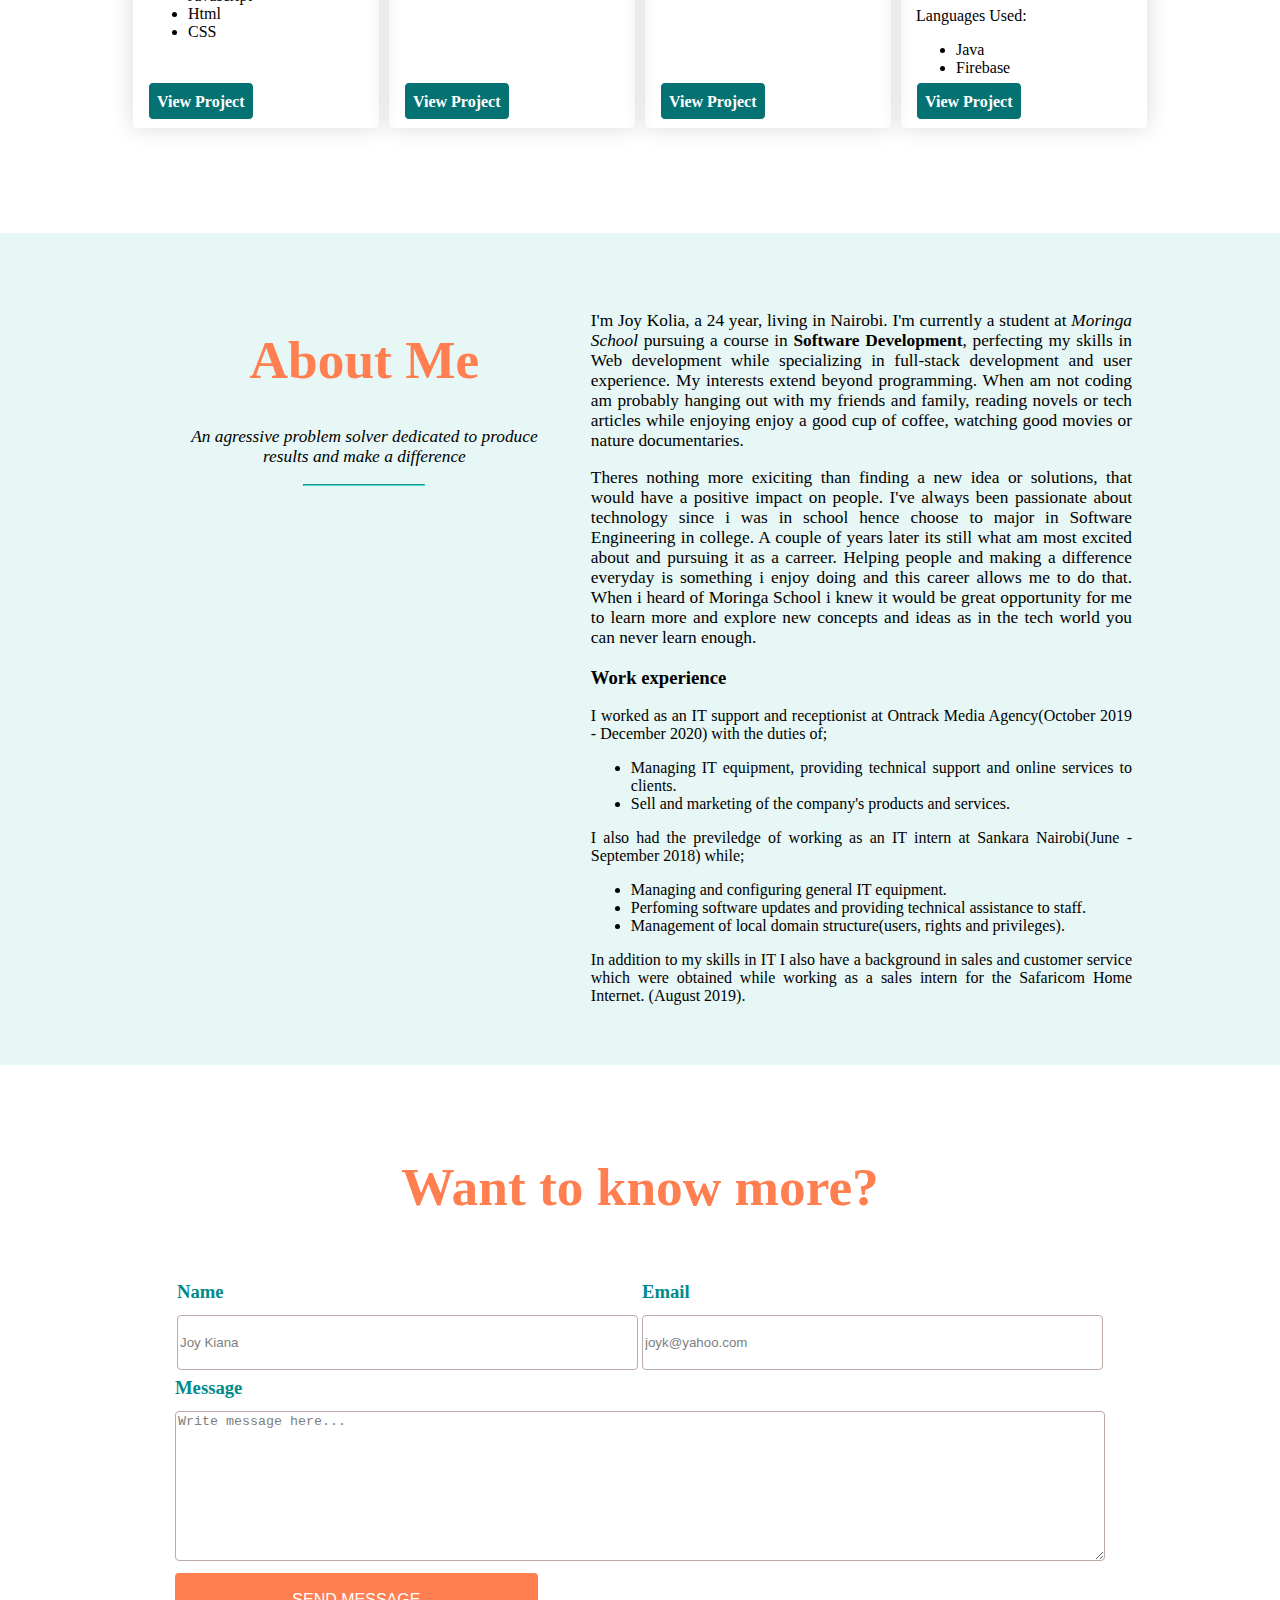
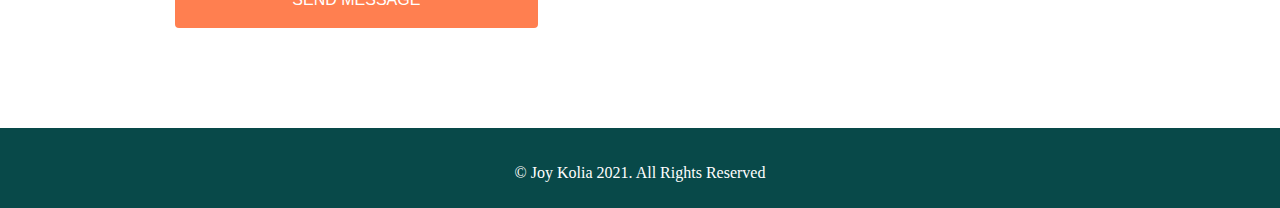
==== commit 9a6e7a4a: "save changes made" ====
--- a/index.html
+++ b/index.html
@@ -177,11 +177,13 @@
                 <div id="inputFields" class="alignIn">
                     <div id="f1">
                         <label for="name">Name</label>
-                        <input type="text" id="name" name="name">
+                        <input type="text" id="name" placeholder="Joy Kiana" name="name">
+                        <div id="error"></div>
                     </div>
                     <div id="f1">
                         <label for="email">Email</label>
-                        <input type="email" id="email" name="email" required>
+                        <input type="email" id="email" placeholder="joyk@yahoo.com" name="email">
+                        <div id="error"></div>
                     </div>
                 </div>
                 <div id="inputFields">
--- a/index.css
+++ b/index.css
@@ -180,6 +180,7 @@
     font-weight: 700;
     color: coral;
 }
+
 .form {
     width: 970px;
     padding: 30px;
@@ -235,6 +236,9 @@
     padding: 2px;
     text-align: left;
 }
+::placeholder{
+    color: gray;
+}
 
 #btn {
     width: 60%;
@@ -290,6 +294,7 @@
         padding: 2px;
         padding-bottom: 60px;
     }
+
     .aboutHead {
         width: 100%;
     }
@@ -320,6 +325,7 @@
     #buttons {
         width: 70%;
     }
+
     .form h1 {
         color: coral;
         margin-top: 2px;
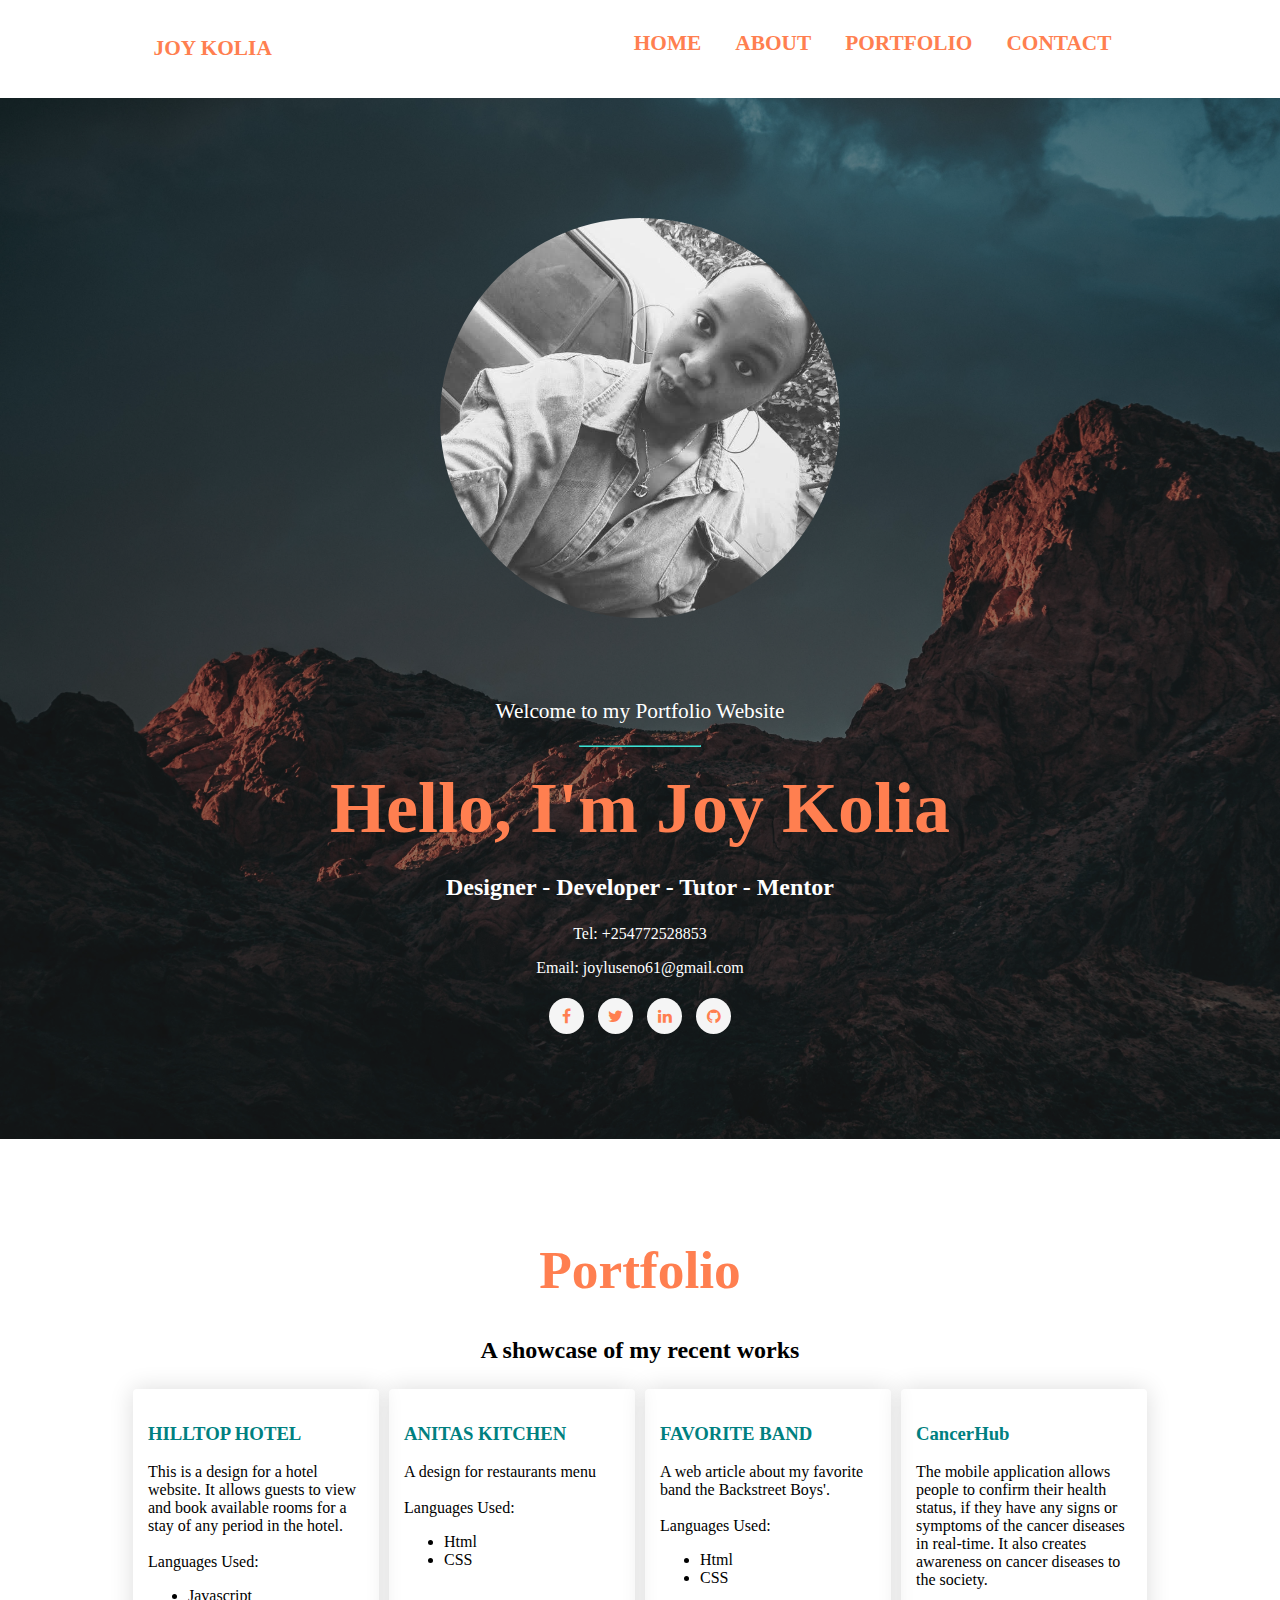
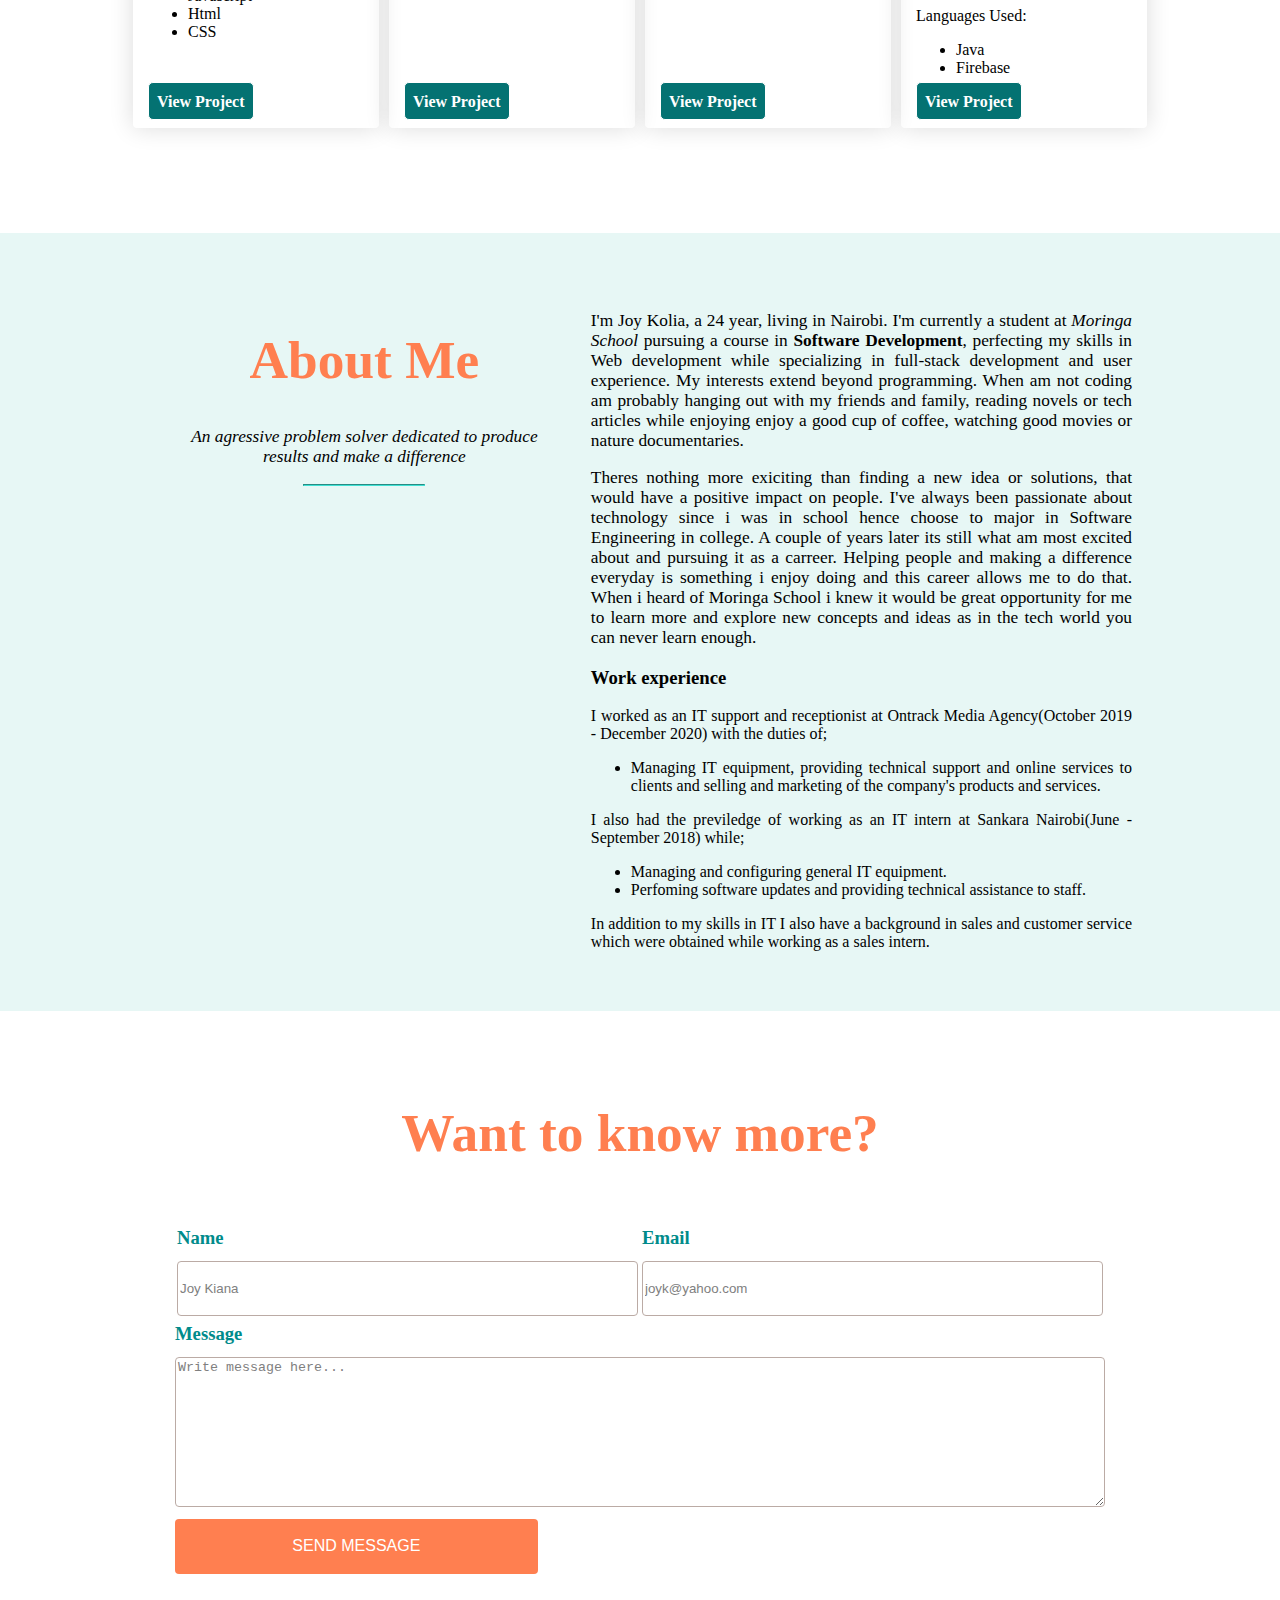
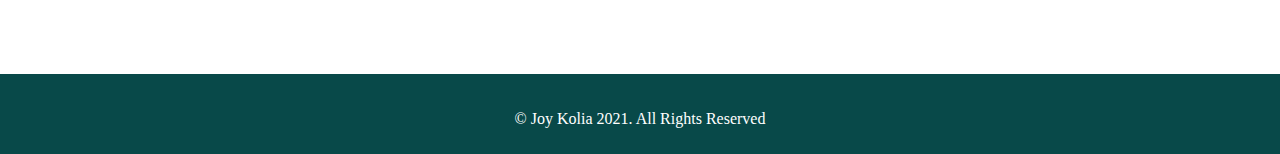
==== commit 3e77f8ac: "edit content info" ====
--- a/index.html
+++ b/index.html
@@ -123,13 +123,11 @@
             <div class="aboutContent">
                 <p>
                     I'm Joy Kolia, a 24 year, living in Nairobi. I'm currently a student at <em>Moringa School</em>
-                    pursuing
-                    a course in <strong>Software Development</strong>, perfecting my skills in Web development while
-                    specializing in full-stack development and user experience. My interests extend beyond programming.
-                    When
-                    am not coding am probably hanging out with my friends and family, reading novels or tech articles
-                    while
-                    enjoying enjoy a good cup of coffee, watching good movies or nature documentaries.
+                    pursuing a course in <strong>Software Development</strong>, perfecting my skills in Web development
+                    while specializing in full-stack development and user experience. My interests extend beyond
+                    programming. When am not coding am probably hanging out with my friends and family, reading novels
+                    or tech articles while enjoying enjoy a good cup of coffee, watching good movies or nature
+                    documentaries.
                 </p>
                 <p>
                     Theres nothing more exiciting than finding a new idea or solutions, that would have a positive
@@ -144,17 +142,16 @@
                 I worked as an IT support and receptionist at Ontrack Media Agency(October 2019 - December 2020) with
                 the duties of;
                 <ul>
-                    <li>Managing IT equipment, providing technical support and online services to clients.</li>
-                    <li>Sell and marketing of the company's products and services.</li>
+                    <li>Managing IT equipment, providing technical support and online services to clients and selling
+                        and marketing of the company's products and services.</li>
                 </ul>
                 I also had the previledge of working as an IT intern at Sankara Nairobi(June - September 2018) while;
                 <ul>
                     <li>Managing and configuring general IT equipment. </li>
                     <li>Perfoming software updates and providing technical assistance to staff.</li>
-                    <li>Management of local domain structure(users, rights and privileges).</li>
                 </ul>
                 In addition to my skills in IT I also have a background in sales and customer service which were
-                obtained while working as a sales intern for the Safaricom Home Internet. (August 2019).
+                obtained while working as a sales intern.
                 <!-- Education
                 - Moringa School - (February 2021 -To date) - Software Development <br>
                 - Kisii University - (September 2015 - December 2019 ) - Bsc in Software Engineering<br> -->
@@ -173,7 +170,7 @@
     <section id="contact">
         <div class="form">
             <h1>Want to know more?</h1>
-            <form action="" name="sendMessage" >
+            <form action="" name="sendMessage">
                 <div id="inputFields" class="alignIn">
                     <div id="f1">
                         <label for="name">Name</label>
